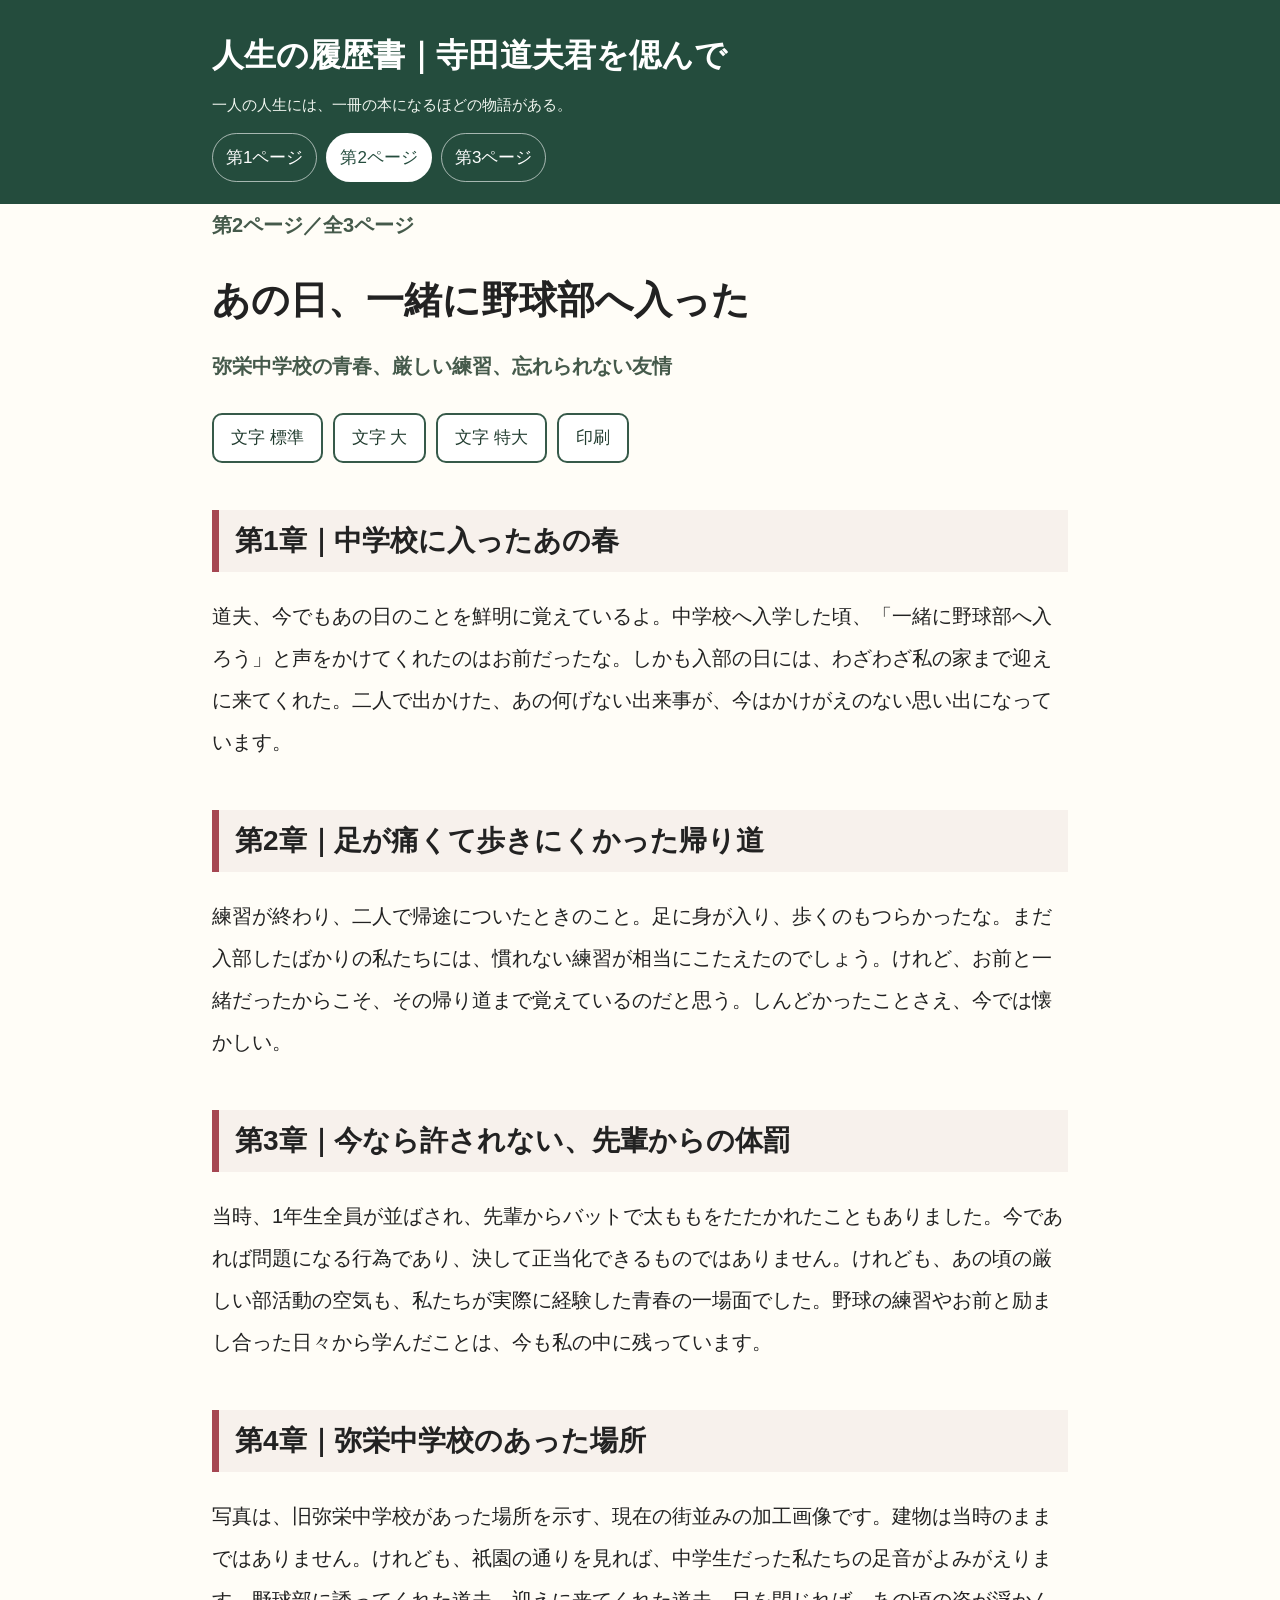
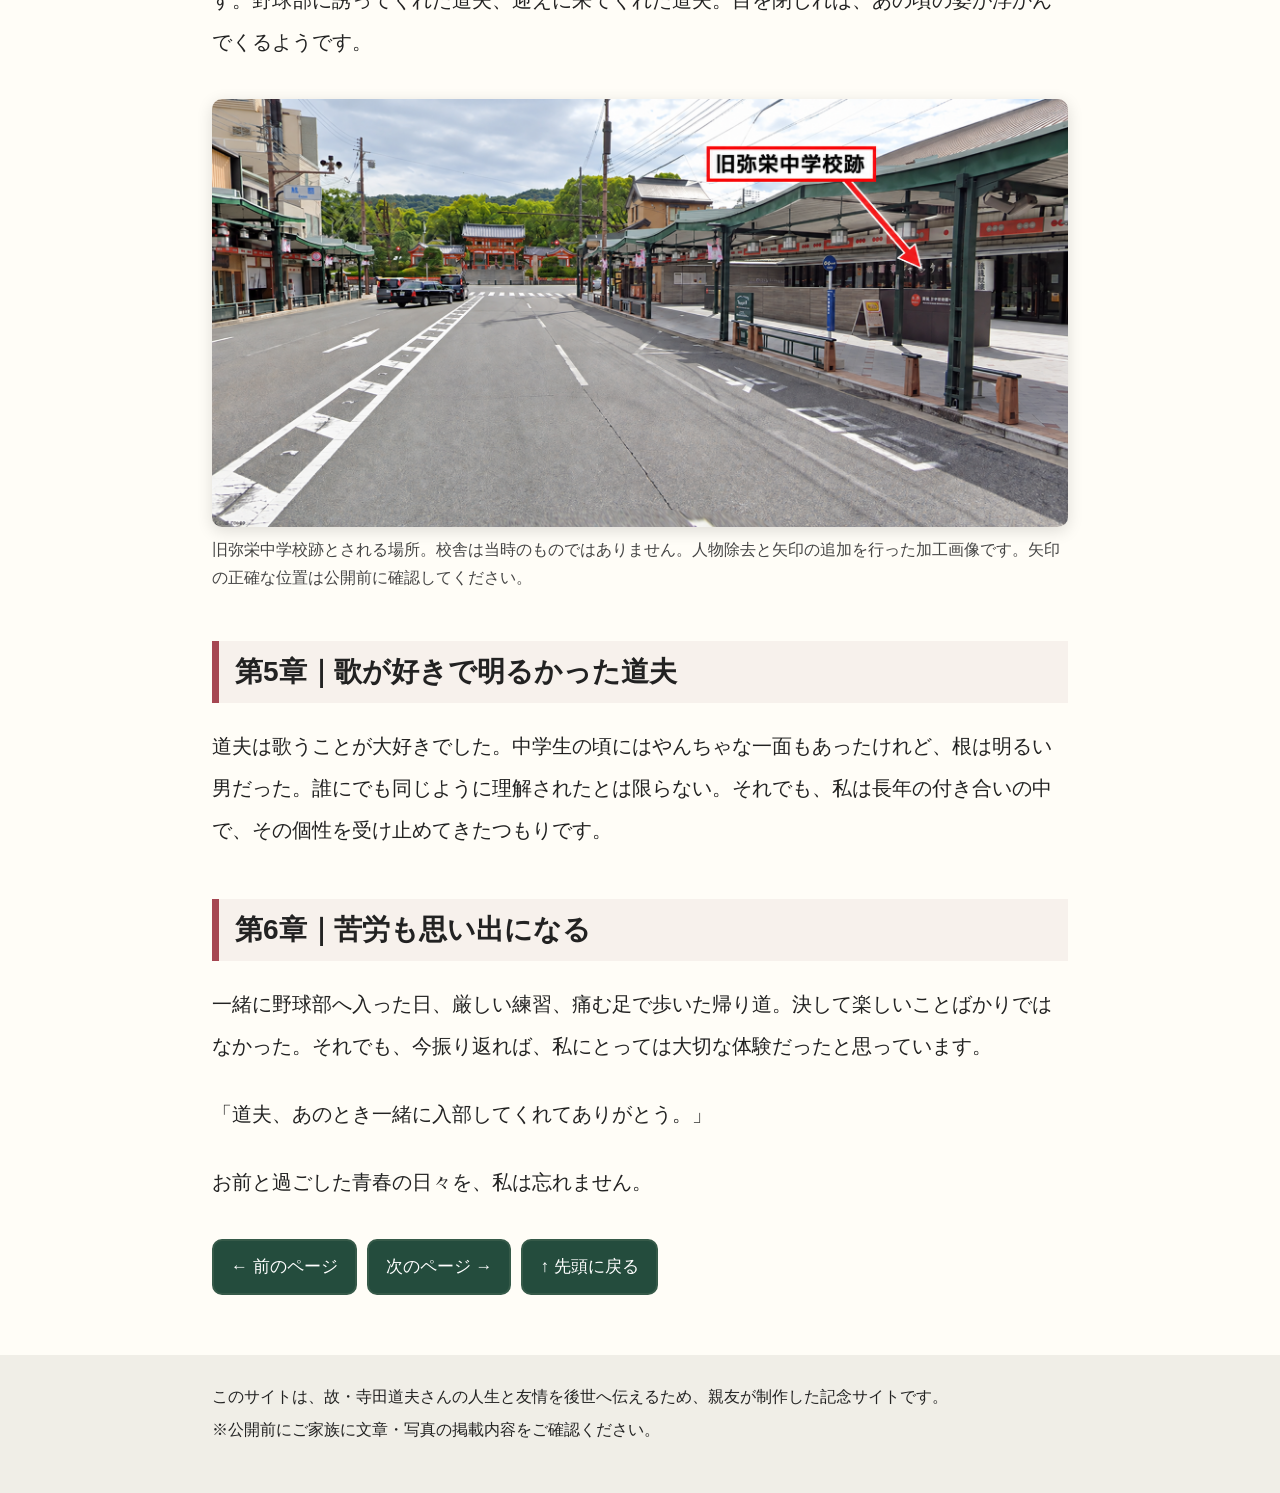
==== memories.html @ 9e339e1a "Publish supplied Terada Michio memorial website" ====
<!doctype html><html lang="ja"><head><meta charset="utf-8"><meta name="viewport" content="width=device-width,initial-scale=1"><meta name="robots" content="noindex,nofollow"><title>あの日、一緒に野球部へ入った｜人生の履歴書・寺田道夫君</title><meta name="description" content="弥栄中学校の青春、厳しい練習、忘れられない友情。小学校5年生からの親友が記す人生の履歴書。"><link rel="stylesheet" href="css/style.css"></head><body><header class="sitehead"><div class="wrap"><a class="brand" href="index.html">人生の履歴書｜寺田道夫君を偲んで</a><p class="tag">一人の人生には、一冊の本になるほどの物語がある。</p><nav aria-label="ページ切り替え"><a href="index.html" >第1ページ</a><a href="memories.html" aria-current="page">第2ページ</a><a href="message.html" >第3ページ</a></nav></div></header><main class="wrap"><p class="intro">第2ページ／全3ページ</p><h1>あの日、一緒に野球部へ入った</h1><p class="intro">弥栄中学校の青春、厳しい練習、忘れられない友情</p><div class="controls" aria-label="表示操作"><button type="button" data-font="normal">文字 標準</button><button type="button" data-font="large">文字 大</button><button type="button" data-font="xlarge">文字 特大</button><button type="button" onclick="window.print()">印刷</button></div><section class="section"><h2>第1章｜中学校に入ったあの春</h2><p>道夫、今でもあの日のことを鮮明に覚えているよ。中学校へ入学した頃、「一緒に野球部へ入ろう」と声をかけてくれたのはお前だったな。しかも入部の日には、わざわざ私の家まで迎えに来てくれた。二人で出かけた、あの何げない出来事が、今はかけがえのない思い出になっています。</p></section><section class="section"><h2>第2章｜足が痛くて歩きにくかった帰り道</h2><p>練習が終わり、二人で帰途についたときのこと。足に身が入り、歩くのもつらかったな。まだ入部したばかりの私たちには、慣れない練習が相当にこたえたのでしょう。けれど、お前と一緒だったからこそ、その帰り道まで覚えているのだと思う。しんどかったことさえ、今では懐かしい。</p></section><section class="section"><h2>第3章｜今なら許されない、先輩からの体罰</h2><p>当時、1年生全員が並ばされ、先輩からバットで太ももをたたかれたこともありました。今であれば問題になる行為であり、決して正当化できるものではありません。けれども、あの頃の厳しい部活動の空気も、私たちが実際に経験した青春の一場面でした。野球の練習やお前と励まし合った日々から学んだことは、今も私の中に残っています。</p></section><section class="section"><h2>第4章｜弥栄中学校のあった場所</h2><p>写真は、旧弥栄中学校があった場所を示す、現在の街並みの加工画像です。建物は当時のままではありません。けれども、祇園の通りを見れば、中学生だった私たちの足音がよみがえります。野球部に誘ってくれた道夫、迎えに来てくれた道夫。目を閉じれば、あの頃の姿が浮かんでくるようです。</p></section><figure class="photo"><img data-zoom src="images/yasaka-jhs-site.png" alt="旧弥栄中学校跡とされる場所を赤い矢印で示した、祇園の街並みの加工画像"><figcaption>旧弥栄中学校跡とされる場所。校舎は当時のものではありません。人物除去と矢印の追加を行った加工画像です。矢印の正確な位置は公開前に確認してください。</figcaption></figure><section class="section"><h2>第5章｜歌が好きで明るかった道夫</h2><p>道夫は歌うことが大好きでした。中学生の頃にはやんちゃな一面もあったけれど、根は明るい男だった。誰にでも同じように理解されたとは限らない。それでも、私は長年の付き合いの中で、その個性を受け止めてきたつもりです。</p></section><section class="section"><h2>第6章｜苦労も思い出になる</h2><p>一緒に野球部へ入った日、厳しい練習、痛む足で歩いた帰り道。決して楽しいことばかりではなかった。それでも、今振り返れば、私にとっては大切な体験だったと思っています。</p><p>「道夫、あのとき一緒に入部してくれてありがとう。」</p><p>お前と過ごした青春の日々を、私は忘れません。</p></section><div class="pager"><a href="index.html">← 前のページ</a><a href="message.html">次のページ →</a><a href="#top" onclick="window.scrollTo({top:0,behavior:'smooth'});return false">↑ 先頭に戻る</a></div></main><footer class="foot"><div class="wrap">このサイトは、故・寺田道夫さんの人生と友情を後世へ伝えるため、親友が制作した記念サイトです。<p>※公開前にご家族に文章・写真の掲載内容をご確認ください。</p></div></footer><dialog id="image-dialog"><button type="button" data-close aria-label="画像を閉じる">閉じる ×</button><img alt="拡大画像"></dialog><script src="js/main.js" defer></script></body></html>
---- css/style.css ----
*{box-sizing:border-box}html{scroll-behavior:smooth}body{margin:0;background:#fffdf7;color:#222;font-family:"Yu Gothic","Hiragino Kaku Gothic ProN",Meiryo,sans-serif;font-size:20px;line-height:2.1}body.large{font-size:23px}body.xlarge{font-size:26px}a{color:#174e39}a:focus-visible,button:focus-visible{outline:4px solid #bb5a1a;outline-offset:4px}.wrap{max-width:900px;margin:0 auto;padding:0 22px}.sitehead{background:#244c3d;color:#fff;padding:22px 0}.brand{color:white;text-decoration:none;font-weight:800;font-size:clamp(23px,3vw,32px)}.tag{font-size:15px;margin:0;color:#f2f7f1}nav{display:flex;flex-wrap:wrap;gap:9px;margin-top:12px}nav a{color:#fff;border:1px solid #fff9;padding:6px 13px;border-radius:30px;text-decoration:none;font-size:17px}nav a[aria-current]{background:#fff;color:#244c3d}main{padding-top:30px}h1{font-size:clamp(30px,4.6vw,38px);line-height:1.5;margin:.4em 0}h2{font-size:28px;line-height:1.5;margin:1.7em 0 .8em;border-left:7px solid #a64752;background:#f7f1ec;padding:10px 16px}p{margin:0 0 1.3em;overflow-wrap:anywhere}.intro{color:#455a4b;font-weight:600}.photo{margin:25px auto 35px}figure img{display:block;width:100%;height:auto;border-radius:10px;box-shadow:0 4px 16px #0002;cursor:zoom-in}figcaption{font-size:16px;line-height:1.8;color:#444;margin-top:9px}.section{margin:36px 0}.quote{border-left:6px solid #a64752;background:#fff6eb;padding:18px 22px;font-weight:700}.controls,.pager{display:flex;gap:10px;flex-wrap:wrap;margin:25px 0}.controls button,.pager a{font:700 17px inherit;font-size:17px;color:#223d30;border:2px solid #365a49;background:#fff;border-radius:10px;padding:8px 17px;min-height:50px;cursor:pointer;text-decoration:none}.pager a{background:#244c3d;color:#fff}.foot{background:#f0eee7;padding:25px 0;font-size:16px;margin-top:60px}dialog{border:0;background:transparent;max-width:95vw;max-height:95vh;padding:0}dialog img{max-width:90vw;max-height:85vh;object-fit:contain}dialog button{display:block;margin-left:auto;padding:8px 15px;font-size:20px}dialog::backdrop{background:#000b}@media(max-width:640px){.wrap{padding:0 16px}nav a{font-size:15px}h2{font-size:26px}}@media print{body{color:#000;background:#fff;font-size:15pt}.controls,.pager,nav,dialog{display:none!important}.sitehead{background:#fff;color:#000}.brand{color:#000}.wrap{max-width:100%}section{break-inside:avoid}h2{background:#eee}}
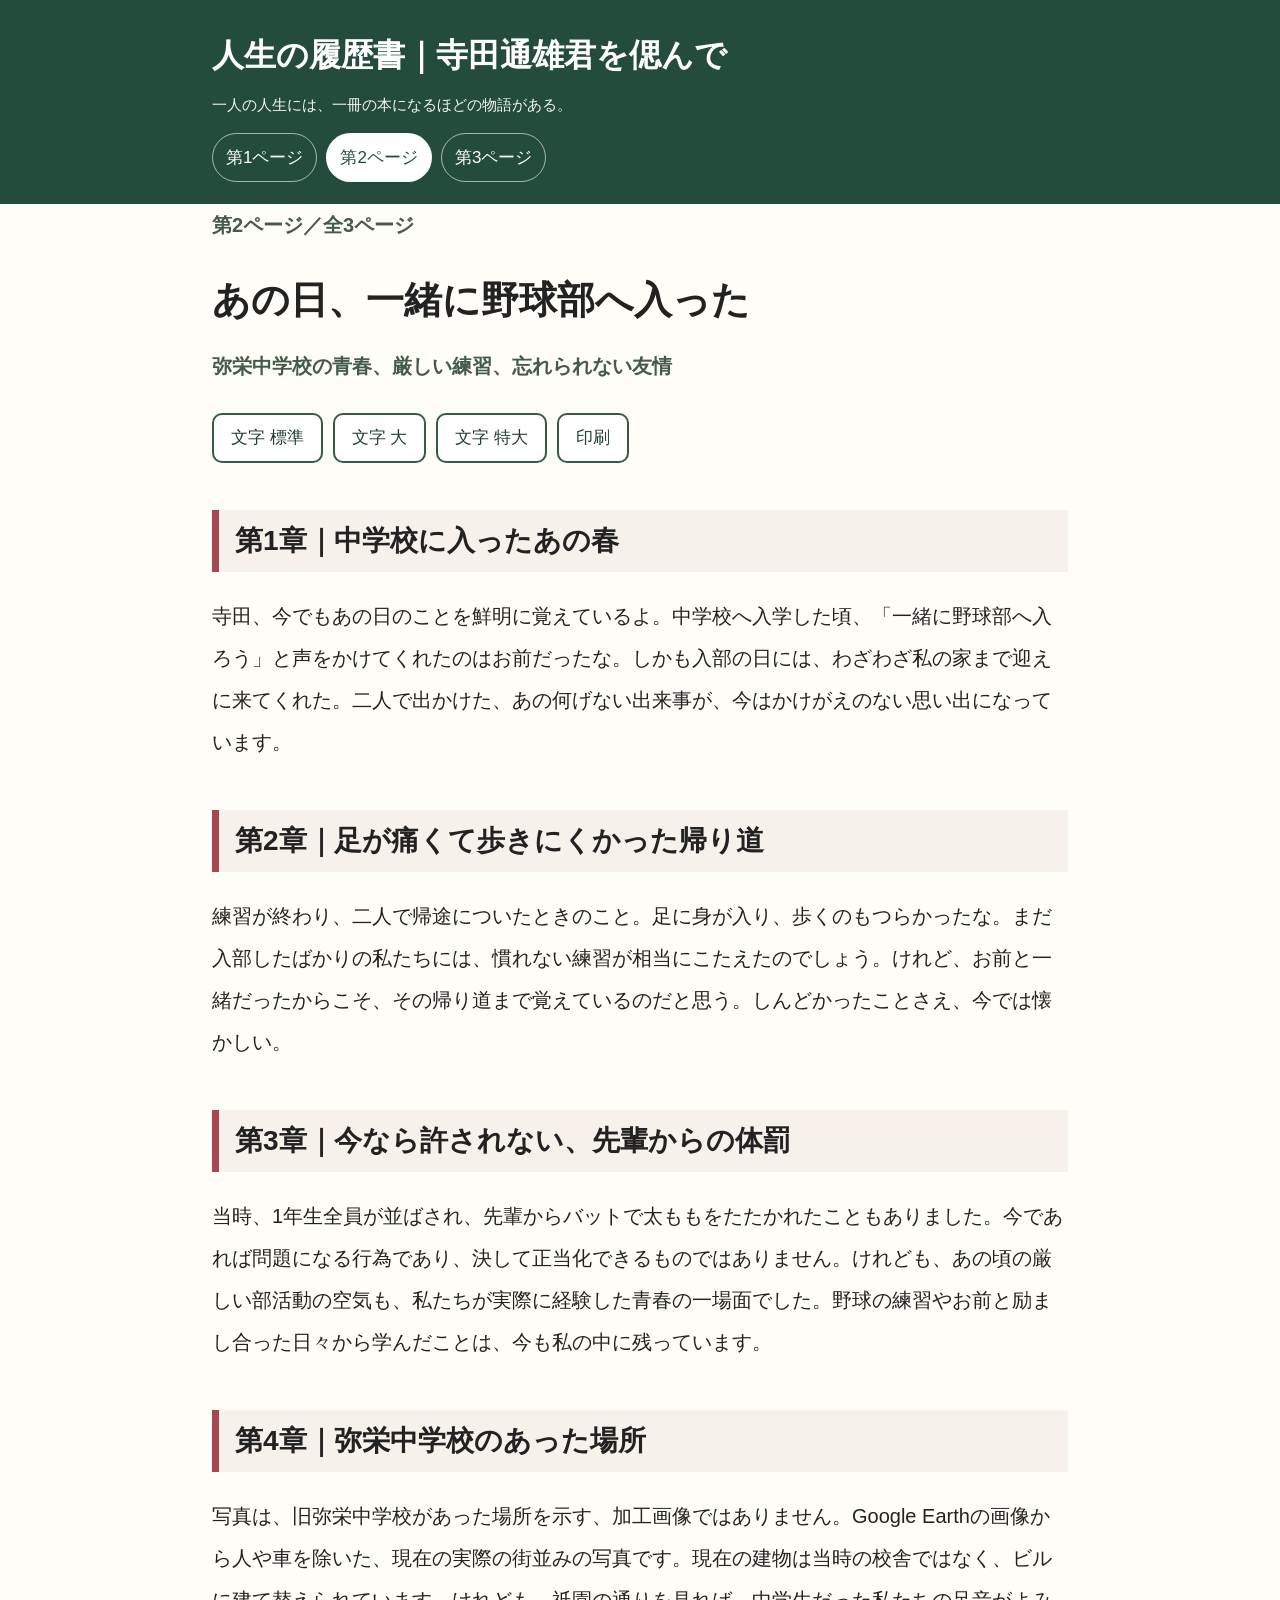
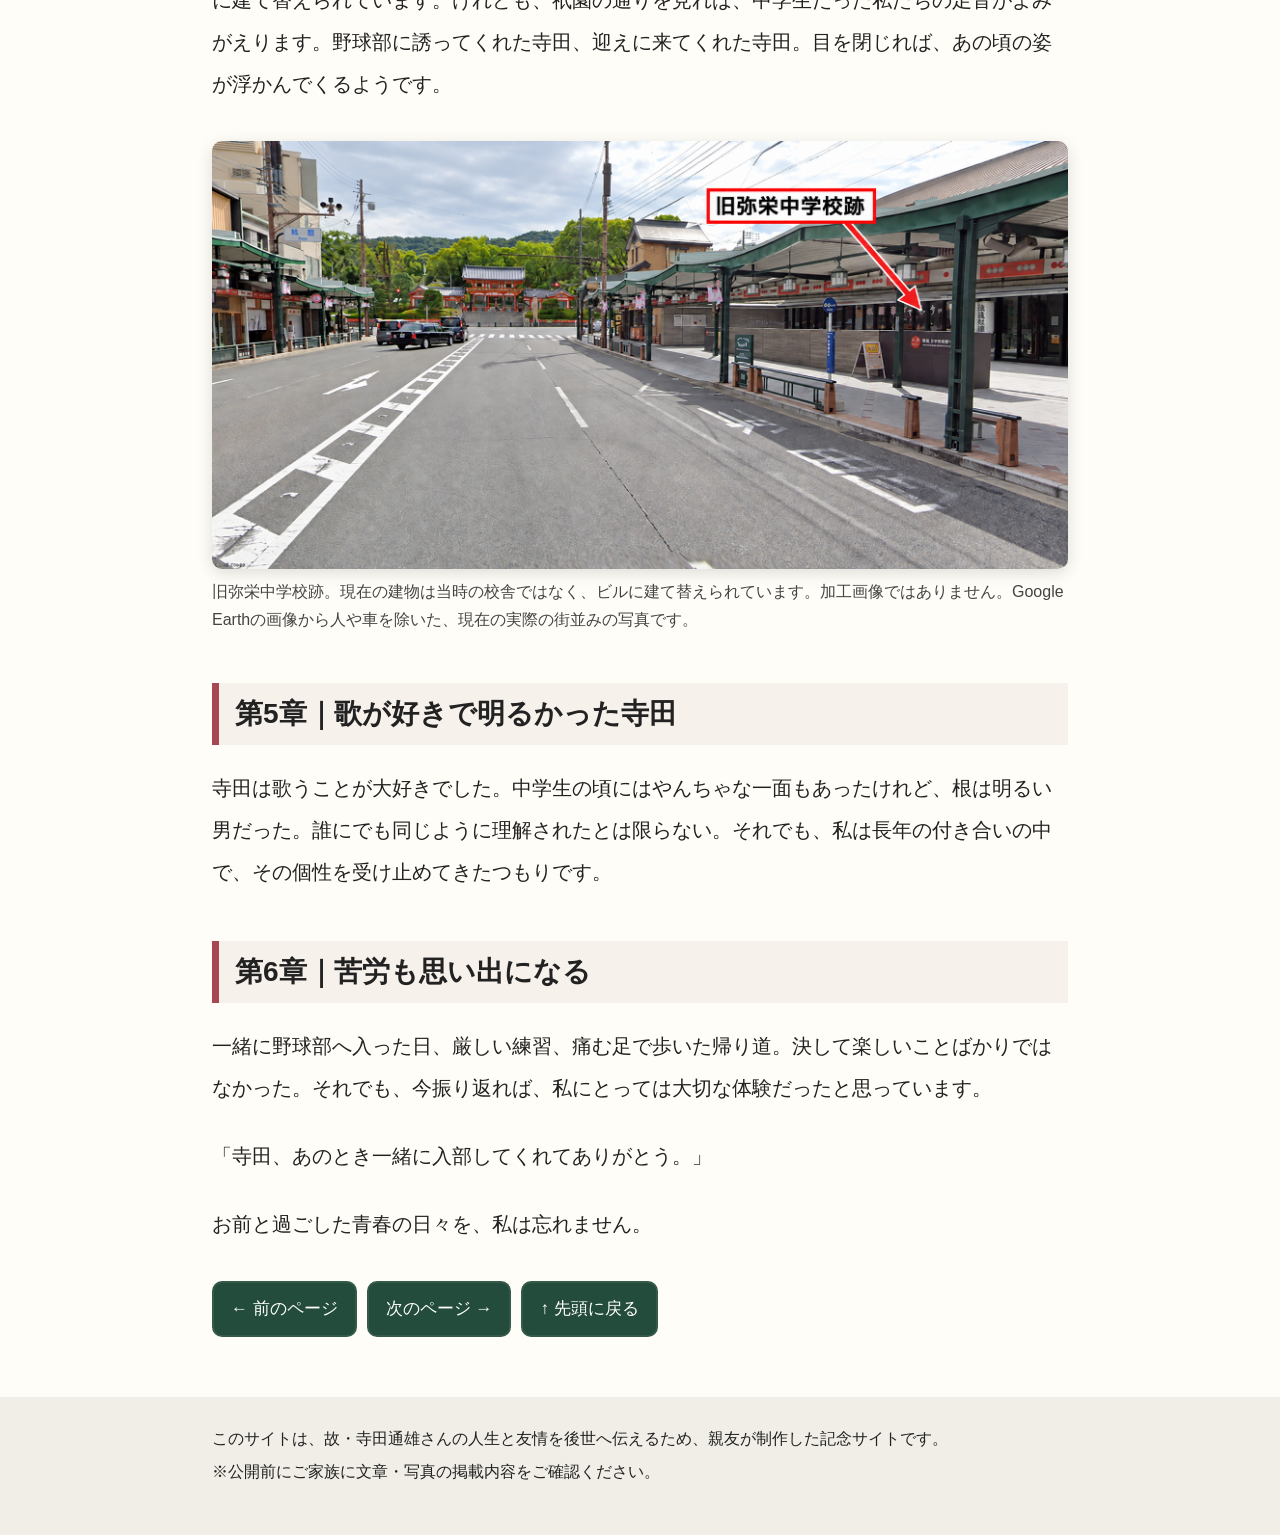
==== commit f7e8866c: "Correct Terada name, memorial years, and school image description" ====
--- a/memories.html
+++ b/memories.html
@@ -1 +1 @@
-<!doctype html><html lang="ja"><head><meta charset="utf-8"><meta name="viewport" content="width=device-width,initial-scale=1"><meta name="robots" content="noindex,nofollow"><title>あの日、一緒に野球部へ入った｜人生の履歴書・寺田道夫君</title><meta name="description" content="弥栄中学校の青春、厳しい練習、忘れられない友情。小学校5年生からの親友が記す人生の履歴書。"><link rel="stylesheet" href="css/style.css"></head><body><header class="sitehead"><div class="wrap"><a class="brand" href="index.html">人生の履歴書｜寺田道夫君を偲んで</a><p class="tag">一人の人生には、一冊の本になるほどの物語がある。</p><nav aria-label="ページ切り替え"><a href="index.html" >第1ページ</a><a href="memories.html" aria-current="page">第2ページ</a><a href="message.html" >第3ページ</a></nav></div></header><main class="wrap"><p class="intro">第2ページ／全3ページ</p><h1>あの日、一緒に野球部へ入った</h1><p class="intro">弥栄中学校の青春、厳しい練習、忘れられない友情</p><div class="controls" aria-label="表示操作"><button type="button" data-font="normal">文字 標準</button><button type="button" data-font="large">文字 大</button><button type="button" data-font="xlarge">文字 特大</button><button type="button" onclick="window.print()">印刷</button></div><section class="section"><h2>第1章｜中学校に入ったあの春</h2><p>道夫、今でもあの日のことを鮮明に覚えているよ。中学校へ入学した頃、「一緒に野球部へ入ろう」と声をかけてくれたのはお前だったな。しかも入部の日には、わざわざ私の家まで迎えに来てくれた。二人で出かけた、あの何げない出来事が、今はかけがえのない思い出になっています。</p></section><section class="section"><h2>第2章｜足が痛くて歩きにくかった帰り道</h2><p>練習が終わり、二人で帰途についたときのこと。足に身が入り、歩くのもつらかったな。まだ入部したばかりの私たちには、慣れない練習が相当にこたえたのでしょう。けれど、お前と一緒だったからこそ、その帰り道まで覚えているのだと思う。しんどかったことさえ、今では懐かしい。</p></section><section class="section"><h2>第3章｜今なら許されない、先輩からの体罰</h2><p>当時、1年生全員が並ばされ、先輩からバットで太ももをたたかれたこともありました。今であれば問題になる行為であり、決して正当化できるものではありません。けれども、あの頃の厳しい部活動の空気も、私たちが実際に経験した青春の一場面でした。野球の練習やお前と励まし合った日々から学んだことは、今も私の中に残っています。</p></section><section class="section"><h2>第4章｜弥栄中学校のあった場所</h2><p>写真は、旧弥栄中学校があった場所を示す、現在の街並みの加工画像です。建物は当時のままではありません。けれども、祇園の通りを見れば、中学生だった私たちの足音がよみがえります。野球部に誘ってくれた道夫、迎えに来てくれた道夫。目を閉じれば、あの頃の姿が浮かんでくるようです。</p></section><figure class="photo"><img data-zoom src="images/yasaka-jhs-site.png" alt="旧弥栄中学校跡とされる場所を赤い矢印で示した、祇園の街並みの加工画像"><figcaption>旧弥栄中学校跡とされる場所。校舎は当時のものではありません。人物除去と矢印の追加を行った加工画像です。矢印の正確な位置は公開前に確認してください。</figcaption></figure><section class="section"><h2>第5章｜歌が好きで明るかった道夫</h2><p>道夫は歌うことが大好きでした。中学生の頃にはやんちゃな一面もあったけれど、根は明るい男だった。誰にでも同じように理解されたとは限らない。それでも、私は長年の付き合いの中で、その個性を受け止めてきたつもりです。</p></section><section class="section"><h2>第6章｜苦労も思い出になる</h2><p>一緒に野球部へ入った日、厳しい練習、痛む足で歩いた帰り道。決して楽しいことばかりではなかった。それでも、今振り返れば、私にとっては大切な体験だったと思っています。</p><p>「道夫、あのとき一緒に入部してくれてありがとう。」</p><p>お前と過ごした青春の日々を、私は忘れません。</p></section><div class="pager"><a href="index.html">← 前のページ</a><a href="message.html">次のページ →</a><a href="#top" onclick="window.scrollTo({top:0,behavior:'smooth'});return false">↑ 先頭に戻る</a></div></main><footer class="foot"><div class="wrap">このサイトは、故・寺田道夫さんの人生と友情を後世へ伝えるため、親友が制作した記念サイトです。<p>※公開前にご家族に文章・写真の掲載内容をご確認ください。</p></div></footer><dialog id="image-dialog"><button type="button" data-close aria-label="画像を閉じる">閉じる ×</button><img alt="拡大画像"></dialog><script src="js/main.js" defer></script></body></html>+<!doctype html><html lang="ja"><head><meta charset="utf-8"><meta name="viewport" content="width=device-width,initial-scale=1"><meta name="robots" content="noindex,nofollow"><title>あの日、一緒に野球部へ入った｜人生の履歴書・寺田通雄君</title><meta name="description" content="弥栄中学校の青春、厳しい練習、忘れられない友情。小学校5年生からの親友が記す人生の履歴書。"><link rel="stylesheet" href="css/style.css"></head><body><header class="sitehead"><div class="wrap"><a class="brand" href="index.html">人生の履歴書｜寺田通雄君を偲んで</a><p class="tag">一人の人生には、一冊の本になるほどの物語がある。</p><nav aria-label="ページ切り替え"><a href="index.html" >第1ページ</a><a href="memories.html" aria-current="page">第2ページ</a><a href="message.html" >第3ページ</a></nav></div></header><main class="wrap"><p class="intro">第2ページ／全3ページ</p><h1>あの日、一緒に野球部へ入った</h1><p class="intro">弥栄中学校の青春、厳しい練習、忘れられない友情</p><div class="controls" aria-label="表示操作"><button type="button" data-font="normal">文字 標準</button><button type="button" data-font="large">文字 大</button><button type="button" data-font="xlarge">文字 特大</button><button type="button" onclick="window.print()">印刷</button></div><section class="section"><h2>第1章｜中学校に入ったあの春</h2><p>寺田、今でもあの日のことを鮮明に覚えているよ。中学校へ入学した頃、「一緒に野球部へ入ろう」と声をかけてくれたのはお前だったな。しかも入部の日には、わざわざ私の家まで迎えに来てくれた。二人で出かけた、あの何げない出来事が、今はかけがえのない思い出になっています。</p></section><section class="section"><h2>第2章｜足が痛くて歩きにくかった帰り道</h2><p>練習が終わり、二人で帰途についたときのこと。足に身が入り、歩くのもつらかったな。まだ入部したばかりの私たちには、慣れない練習が相当にこたえたのでしょう。けれど、お前と一緒だったからこそ、その帰り道まで覚えているのだと思う。しんどかったことさえ、今では懐かしい。</p></section><section class="section"><h2>第3章｜今なら許されない、先輩からの体罰</h2><p>当時、1年生全員が並ばされ、先輩からバットで太ももをたたかれたこともありました。今であれば問題になる行為であり、決して正当化できるものではありません。けれども、あの頃の厳しい部活動の空気も、私たちが実際に経験した青春の一場面でした。野球の練習やお前と励まし合った日々から学んだことは、今も私の中に残っています。</p></section><section class="section"><h2>第4章｜弥栄中学校のあった場所</h2><p>写真は、旧弥栄中学校があった場所を示す、加工画像ではありません。Google Earthの画像から人や車を除いた、現在の実際の街並みの写真です。現在の建物は当時の校舎ではなく、ビルに建て替えられています。けれども、祇園の通りを見れば、中学生だった私たちの足音がよみがえります。野球部に誘ってくれた寺田、迎えに来てくれた寺田。目を閉じれば、あの頃の姿が浮かんでくるようです。</p></section><figure class="photo"><img data-zoom src="images/yasaka-jhs-site.png" alt="Google Earthの画像から人や車を除き、旧弥栄中学校跡を赤い矢印で示した現在の街並みの写真"><figcaption>旧弥栄中学校跡。現在の建物は当時の校舎ではなく、ビルに建て替えられています。加工画像ではありません。Google Earthの画像から人や車を除いた、現在の実際の街並みの写真です。</figcaption></figure><section class="section"><h2>第5章｜歌が好きで明るかった寺田</h2><p>寺田は歌うことが大好きでした。中学生の頃にはやんちゃな一面もあったけれど、根は明るい男だった。誰にでも同じように理解されたとは限らない。それでも、私は長年の付き合いの中で、その個性を受け止めてきたつもりです。</p></section><section class="section"><h2>第6章｜苦労も思い出になる</h2><p>一緒に野球部へ入った日、厳しい練習、痛む足で歩いた帰り道。決して楽しいことばかりではなかった。それでも、今振り返れば、私にとっては大切な体験だったと思っています。</p><p>「寺田、あのとき一緒に入部してくれてありがとう。」</p><p>お前と過ごした青春の日々を、私は忘れません。</p></section><div class="pager"><a href="index.html">← 前のページ</a><a href="message.html">次のページ →</a><a href="#top" onclick="window.scrollTo({top:0,behavior:'smooth'});return false">↑ 先頭に戻る</a></div></main><footer class="foot"><div class="wrap">このサイトは、故・寺田通雄さんの人生と友情を後世へ伝えるため、親友が制作した記念サイトです。<p>※公開前にご家族に文章・写真の掲載内容をご確認ください。</p></div></footer><dialog id="image-dialog"><button type="button" data-close aria-label="画像を閉じる">閉じる ×</button><img alt="拡大画像"></dialog><script src="js/main.js" defer></script></body></html>
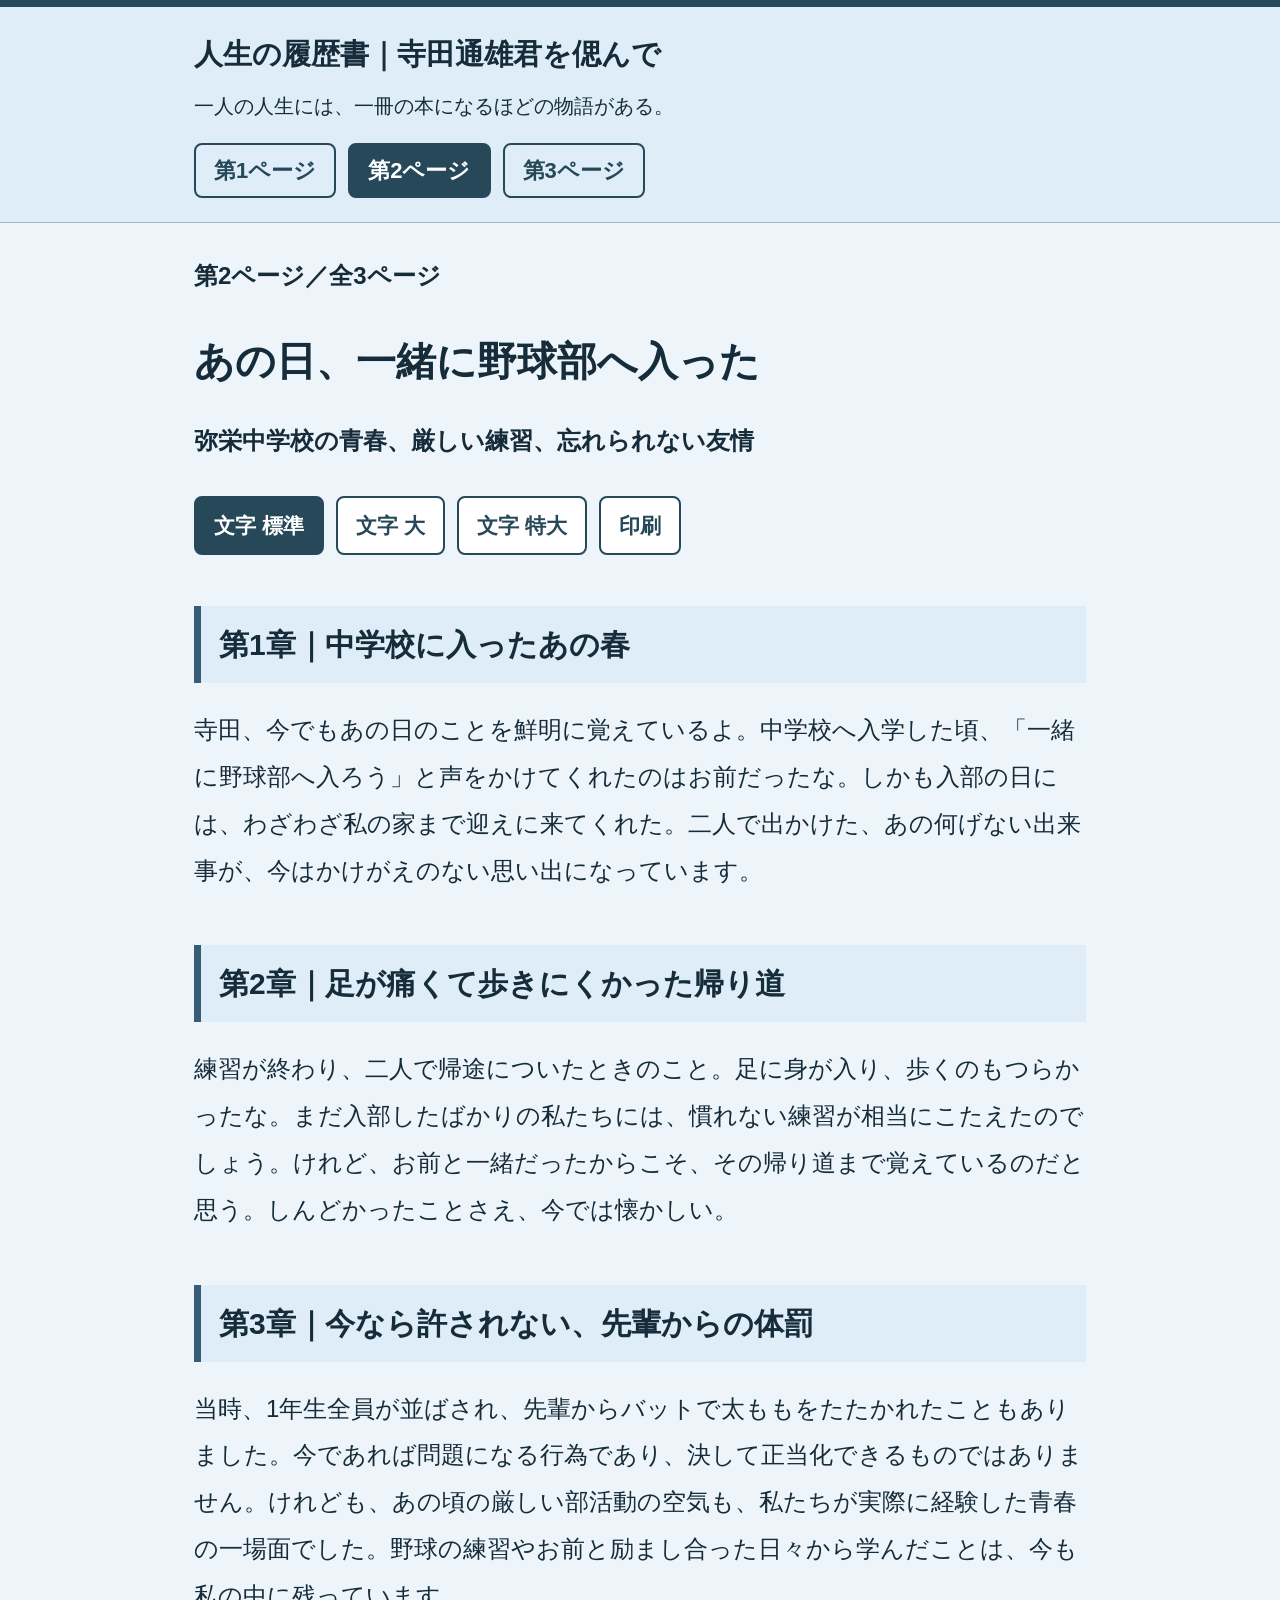
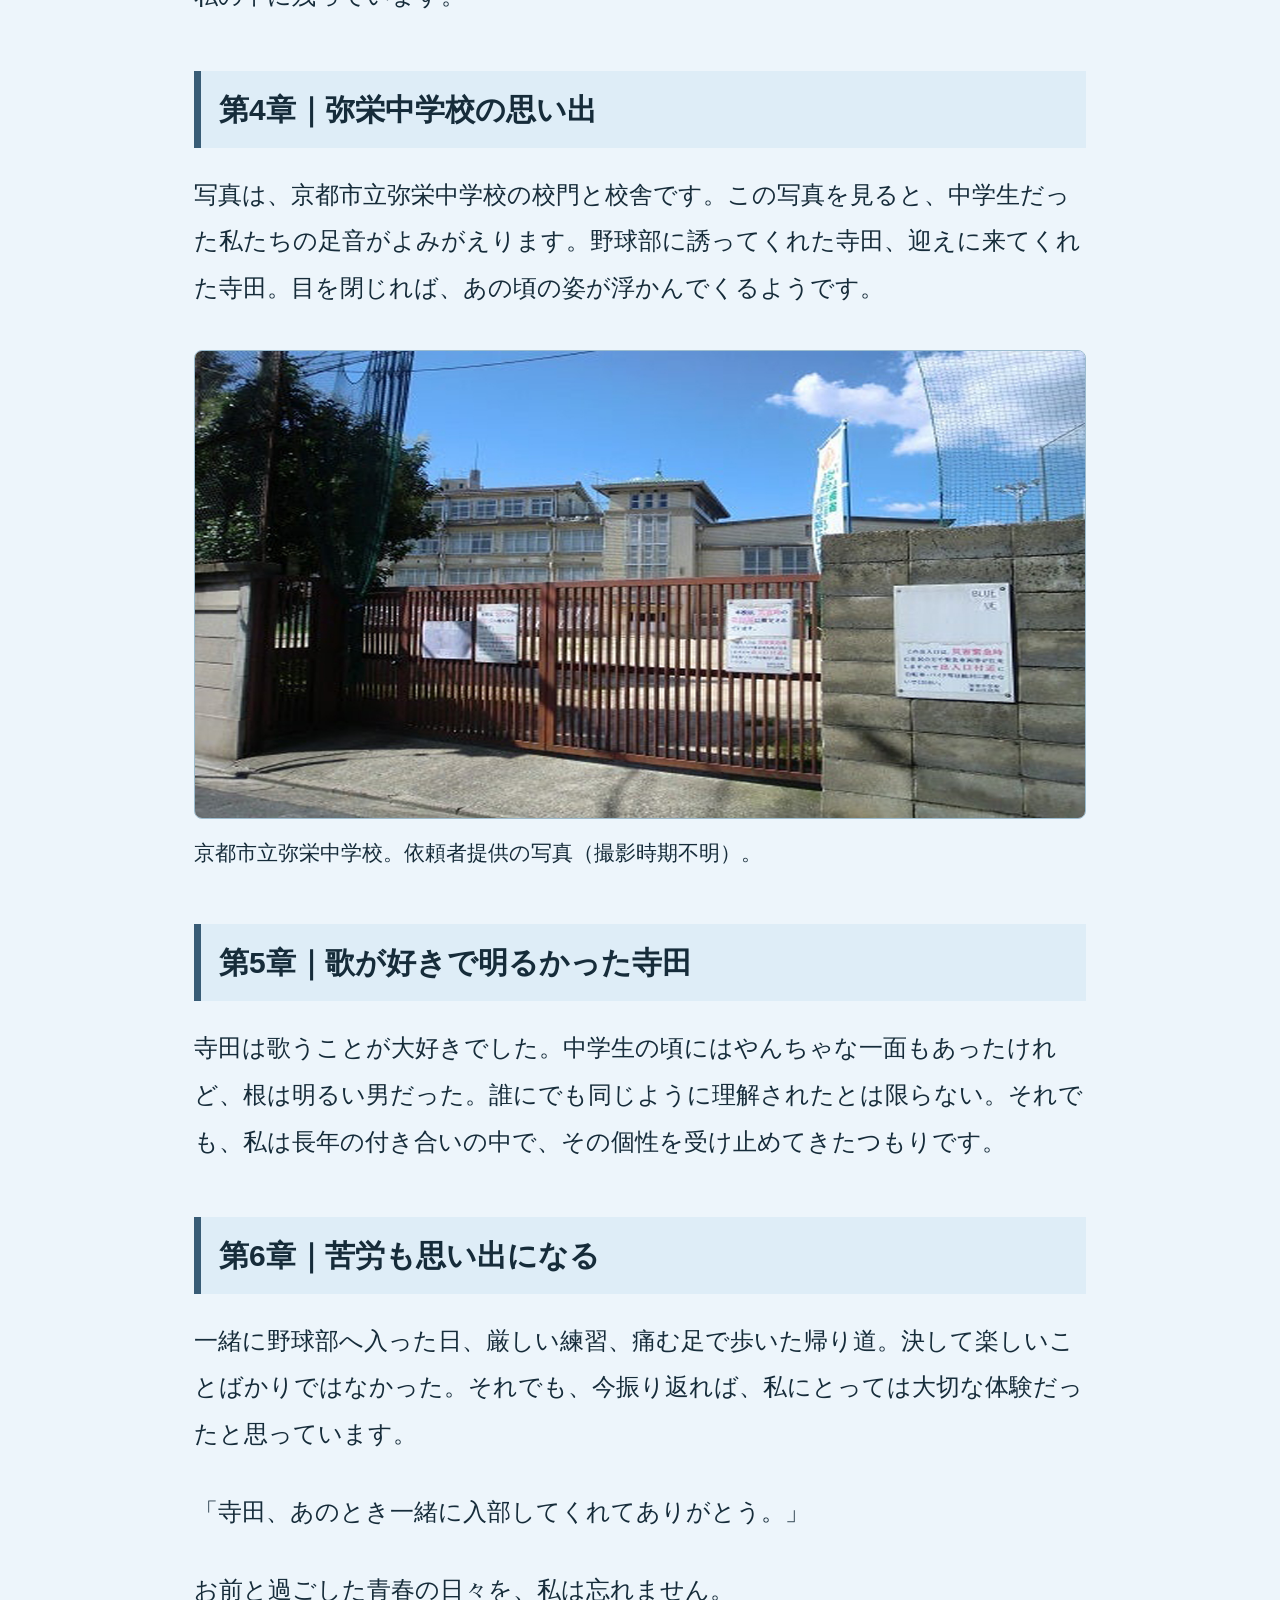
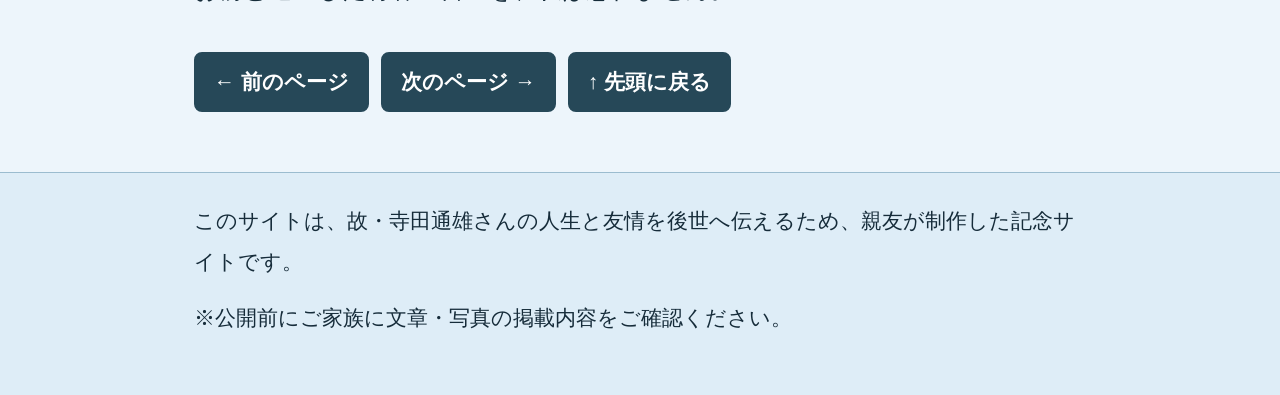
==== commit 306ac018: "Improve senior readability, apply blue palette and replace school photo" ====
--- a/memories.html
+++ b/memories.html
@@ -1 +1 @@
-<!doctype html><html lang="ja"><head><meta charset="utf-8"><meta name="viewport" content="width=device-width,initial-scale=1"><meta name="robots" content="noindex,nofollow"><title>あの日、一緒に野球部へ入った｜人生の履歴書・寺田通雄君</title><meta name="description" content="弥栄中学校の青春、厳しい練習、忘れられない友情。小学校5年生からの親友が記す人生の履歴書。"><link rel="stylesheet" href="css/style.css"></head><body><header class="sitehead"><div class="wrap"><a class="brand" href="index.html">人生の履歴書｜寺田通雄君を偲んで</a><p class="tag">一人の人生には、一冊の本になるほどの物語がある。</p><nav aria-label="ページ切り替え"><a href="index.html" >第1ページ</a><a href="memories.html" aria-current="page">第2ページ</a><a href="message.html" >第3ページ</a></nav></div></header><main class="wrap"><p class="intro">第2ページ／全3ページ</p><h1>あの日、一緒に野球部へ入った</h1><p class="intro">弥栄中学校の青春、厳しい練習、忘れられない友情</p><div class="controls" aria-label="表示操作"><button type="button" data-font="normal">文字 標準</button><button type="button" data-font="large">文字 大</button><button type="button" data-font="xlarge">文字 特大</button><button type="button" onclick="window.print()">印刷</button></div><section class="section"><h2>第1章｜中学校に入ったあの春</h2><p>寺田、今でもあの日のことを鮮明に覚えているよ。中学校へ入学した頃、「一緒に野球部へ入ろう」と声をかけてくれたのはお前だったな。しかも入部の日には、わざわざ私の家まで迎えに来てくれた。二人で出かけた、あの何げない出来事が、今はかけがえのない思い出になっています。</p></section><section class="section"><h2>第2章｜足が痛くて歩きにくかった帰り道</h2><p>練習が終わり、二人で帰途についたときのこと。足に身が入り、歩くのもつらかったな。まだ入部したばかりの私たちには、慣れない練習が相当にこたえたのでしょう。けれど、お前と一緒だったからこそ、その帰り道まで覚えているのだと思う。しんどかったことさえ、今では懐かしい。</p></section><section class="section"><h2>第3章｜今なら許されない、先輩からの体罰</h2><p>当時、1年生全員が並ばされ、先輩からバットで太ももをたたかれたこともありました。今であれば問題になる行為であり、決して正当化できるものではありません。けれども、あの頃の厳しい部活動の空気も、私たちが実際に経験した青春の一場面でした。野球の練習やお前と励まし合った日々から学んだことは、今も私の中に残っています。</p></section><section class="section"><h2>第4章｜弥栄中学校のあった場所</h2><p>写真は、旧弥栄中学校があった場所を示す、加工画像ではありません。Google Earthの画像から人や車を除いた、現在の実際の街並みの写真です。現在の建物は当時の校舎ではなく、ビルに建て替えられています。けれども、祇園の通りを見れば、中学生だった私たちの足音がよみがえります。野球部に誘ってくれた寺田、迎えに来てくれた寺田。目を閉じれば、あの頃の姿が浮かんでくるようです。</p></section><figure class="photo"><img data-zoom src="images/yasaka-jhs-site.png" alt="Google Earthの画像から人や車を除き、旧弥栄中学校跡を赤い矢印で示した現在の街並みの写真"><figcaption>旧弥栄中学校跡。現在の建物は当時の校舎ではなく、ビルに建て替えられています。加工画像ではありません。Google Earthの画像から人や車を除いた、現在の実際の街並みの写真です。</figcaption></figure><section class="section"><h2>第5章｜歌が好きで明るかった寺田</h2><p>寺田は歌うことが大好きでした。中学生の頃にはやんちゃな一面もあったけれど、根は明るい男だった。誰にでも同じように理解されたとは限らない。それでも、私は長年の付き合いの中で、その個性を受け止めてきたつもりです。</p></section><section class="section"><h2>第6章｜苦労も思い出になる</h2><p>一緒に野球部へ入った日、厳しい練習、痛む足で歩いた帰り道。決して楽しいことばかりではなかった。それでも、今振り返れば、私にとっては大切な体験だったと思っています。</p><p>「寺田、あのとき一緒に入部してくれてありがとう。」</p><p>お前と過ごした青春の日々を、私は忘れません。</p></section><div class="pager"><a href="index.html">← 前のページ</a><a href="message.html">次のページ →</a><a href="#top" onclick="window.scrollTo({top:0,behavior:'smooth'});return false">↑ 先頭に戻る</a></div></main><footer class="foot"><div class="wrap">このサイトは、故・寺田通雄さんの人生と友情を後世へ伝えるため、親友が制作した記念サイトです。<p>※公開前にご家族に文章・写真の掲載内容をご確認ください。</p></div></footer><dialog id="image-dialog"><button type="button" data-close aria-label="画像を閉じる">閉じる ×</button><img alt="拡大画像"></dialog><script src="js/main.js" defer></script></body></html>+<!doctype html><html lang="ja"><head><meta charset="utf-8"><meta name="viewport" content="width=device-width,initial-scale=1"><meta name="robots" content="noindex,nofollow"><title>あの日、一緒に野球部へ入った｜人生の履歴書・寺田通雄君</title><meta name="description" content="弥栄中学校の青春、厳しい練習、忘れられない友情。小学校5年生からの親友が記す人生の履歴書。"><link rel="stylesheet" href="css/style.css"><link rel="stylesheet" href="css/senior-blue.css?v=20261028"></head><body><header class="sitehead"><div class="wrap"><a class="brand" href="index.html">人生の履歴書｜寺田通雄君を偲んで</a><p class="tag">一人の人生には、一冊の本になるほどの物語がある。</p><nav aria-label="ページ切り替え"><a href="index.html" >第1ページ</a><a href="memories.html" aria-current="page">第2ページ</a><a href="message.html" >第3ページ</a></nav></div></header><main class="wrap"><p class="intro">第2ページ／全3ページ</p><h1>あの日、一緒に野球部へ入った</h1><p class="intro">弥栄中学校の青春、厳しい練習、忘れられない友情</p><div class="controls" role="group" aria-label="文字の大きさと印刷"><button type="button" data-font="normal">文字 標準</button><button type="button" data-font="large">文字 大</button><button type="button" data-font="xlarge">文字 特大</button><button type="button" onclick="window.print()">印刷</button><span class="sr-only" role="status" data-size-status></span></div><section class="section"><h2>第1章｜中学校に入ったあの春</h2><p>寺田、今でもあの日のことを鮮明に覚えているよ。中学校へ入学した頃、「一緒に野球部へ入ろう」と声をかけてくれたのはお前だったな。しかも入部の日には、わざわざ私の家まで迎えに来てくれた。二人で出かけた、あの何げない出来事が、今はかけがえのない思い出になっています。</p></section><section class="section"><h2>第2章｜足が痛くて歩きにくかった帰り道</h2><p>練習が終わり、二人で帰途についたときのこと。足に身が入り、歩くのもつらかったな。まだ入部したばかりの私たちには、慣れない練習が相当にこたえたのでしょう。けれど、お前と一緒だったからこそ、その帰り道まで覚えているのだと思う。しんどかったことさえ、今では懐かしい。</p></section><section class="section"><h2>第3章｜今なら許されない、先輩からの体罰</h2><p>当時、1年生全員が並ばされ、先輩からバットで太ももをたたかれたこともありました。今であれば問題になる行為であり、決して正当化できるものではありません。けれども、あの頃の厳しい部活動の空気も、私たちが実際に経験した青春の一場面でした。野球の練習やお前と励まし合った日々から学んだことは、今も私の中に残っています。</p></section><section class="section"><h2>第4章｜弥栄中学校の思い出</h2><p>写真は、京都市立弥栄中学校の校門と校舎です。この写真を見ると、中学生だった私たちの足音がよみがえります。野球部に誘ってくれた寺田、迎えに来てくれた寺田。目を閉じれば、あの頃の姿が浮かんでくるようです。</p></section><figure class="photo"><img data-zoom src="images/yasaka-jhs.jpg" width="1200" height="630" loading="lazy" alt="京都市立弥栄中学校の校門と校舎"><figcaption>京都市立弥栄中学校。依頼者提供の写真（撮影時期不明）。</figcaption></figure><section class="section"><h2>第5章｜歌が好きで明るかった寺田</h2><p>寺田は歌うことが大好きでした。中学生の頃にはやんちゃな一面もあったけれど、根は明るい男だった。誰にでも同じように理解されたとは限らない。それでも、私は長年の付き合いの中で、その個性を受け止めてきたつもりです。</p></section><section class="section"><h2>第6章｜苦労も思い出になる</h2><p>一緒に野球部へ入った日、厳しい練習、痛む足で歩いた帰り道。決して楽しいことばかりではなかった。それでも、今振り返れば、私にとっては大切な体験だったと思っています。</p><p>「寺田、あのとき一緒に入部してくれてありがとう。」</p><p>お前と過ごした青春の日々を、私は忘れません。</p></section><div class="pager"><a href="index.html">← 前のページ</a><a href="message.html">次のページ →</a><a href="#top" onclick="window.scrollTo({top:0,behavior:'smooth'});return false">↑ 先頭に戻る</a></div></main><footer class="foot"><div class="wrap">このサイトは、故・寺田通雄さんの人生と友情を後世へ伝えるため、親友が制作した記念サイトです。<p>※公開前にご家族に文章・写真の掲載内容をご確認ください。</p></div></footer><dialog id="image-dialog"><button type="button" data-close aria-label="画像を閉じる">閉じる ×</button><img alt="拡大画像"></dialog><script src="js/main.js?v=20261028-senior-blue" defer></script></body></html>
--- a/css/senior-blue.css
+++ b/css/senior-blue.css
@@ -0,0 +1,6 @@
+@charset "UTF-8";
+:root{color-scheme:light;--paper:#edf5fb;--ink:#162c3a;--blue:#264858;--panel:#deedf7;--line:#9bbccf;--accent:#385c76}
+html{scroll-padding-top:20px}body{background:var(--paper);color:var(--ink);font-family:"BIZ UDPGothic","Meiryo","Yu Gothic","Hiragino Kaku Gothic ProN",sans-serif;font-size:24px;font-weight:500;line-height:1.95}body.large{font-size:28px}body.xlarge{font-size:32px}a{color:#174b6c;text-underline-offset:.22em;text-decoration-thickness:2px}a:focus-visible,button:focus-visible{outline:4px solid #996017;outline-offset:5px}button,a{touch-action:manipulation}.wrap{max-width:940px;padding:0 24px}.sitehead{background:var(--panel);color:var(--ink);border-top:7px solid var(--blue);border-bottom:1px solid var(--line);padding:24px 0}.brand{color:var(--ink);font-weight:700;font-size:1.2em;line-height:1.65;display:block}.tag{font-size:20px;margin:8px 0 0;color:var(--ink);line-height:1.9}nav{gap:12px;margin-top:18px}nav a{color:var(--blue);border:2px solid var(--blue);padding:9px 18px;border-radius:8px;font-size:22px;font-weight:700;min-height:52px;line-height:1.5;display:flex;align-items:center}nav a[aria-current]{background:var(--blue);color:#fff}main.wrap{padding-top:30px}h1{font-size:1.65em;font-weight:700;line-height:1.6;margin:.5em 0 .6em;overflow-wrap:anywhere}h2{font-size:1.25em;font-weight:700;line-height:1.7;margin:1.7em 0 .8em;border-left:7px solid var(--accent);background:var(--panel);padding:13px 18px;overflow-wrap:anywhere}.intro{color:var(--ink);font-weight:700}.photo{margin:28px auto 36px}figure img{border-radius:8px;border:1px solid var(--line);box-shadow:none}figcaption{font-size:21px;font-weight:500;line-height:1.9;color:var(--ink);margin-top:14px}.section{margin:38px 0}.quote{border-left:6px solid var(--accent);background:var(--panel);padding:20px 24px;font-weight:700}.controls,.pager{gap:12px}.controls button,.pager a{font-family:inherit;font-size:21px;font-weight:700;line-height:1.7;color:var(--blue);border:2px solid var(--blue);background:#fff;border-radius:8px;padding:10px 18px;min-height:54px}.controls button[aria-pressed=true],.pager a{background:var(--blue);color:#fff}.controls button:hover,.pager a:hover{border-color:#102c3c;box-shadow:0 0 0 1px #102c3c}.foot{background:var(--panel);border-top:1px solid var(--line);padding:28px 0;font-size:21px;line-height:1.95}.foot p{margin-top:16px}dialog{border:1px solid var(--line);background:var(--paper);padding:16px}dialog img{display:block;max-width:100%;max-height:80vh;height:auto;margin:auto}dialog button{font-family:inherit;font-weight:700;margin:0 0 14px auto;padding:10px 20px;font-size:22px;min-height:52px;border:2px solid var(--blue);background:white;color:var(--ink);cursor:pointer}dialog::backdrop{background:#142d3ae0}.sr-only{position:absolute;width:1px;height:1px;padding:0;margin:-1px;overflow:hidden;clip:rect(0,0,0,0);white-space:nowrap;border:0}
+@media(max-width:640px){.wrap{padding:0 18px}.sitehead{padding:20px 0}.brand{font-size:1.05em}.tag{font-size:20px}nav{gap:10px}nav a{font-size:20px;padding:9px 13px}h1{font-size:1.4em}h2{font-size:1.16em;padding:12px 14px}.controls{gap:10px}.controls button,.pager a{font-size:20px;padding:9px 14px}figcaption,.foot{font-size:20px}dialog{padding:10px}}
+@media(prefers-reduced-motion:reduce){html{scroll-behavior:auto}}
+@media print{body,body.large,body.xlarge{color:#000;background:#fff;font-size:15pt;font-weight:400;line-height:1.8}.controls,.pager,nav,dialog{display:none!important}.sitehead{background:#fff;color:#000;border:0}.brand,.tag,.intro,.foot{color:#000}.wrap{max-width:100%}h2{background:#eee;color:#000}figcaption,.foot{font-size:12pt}.foot{background:white}.photo img{max-height:120mm;object-fit:contain}}
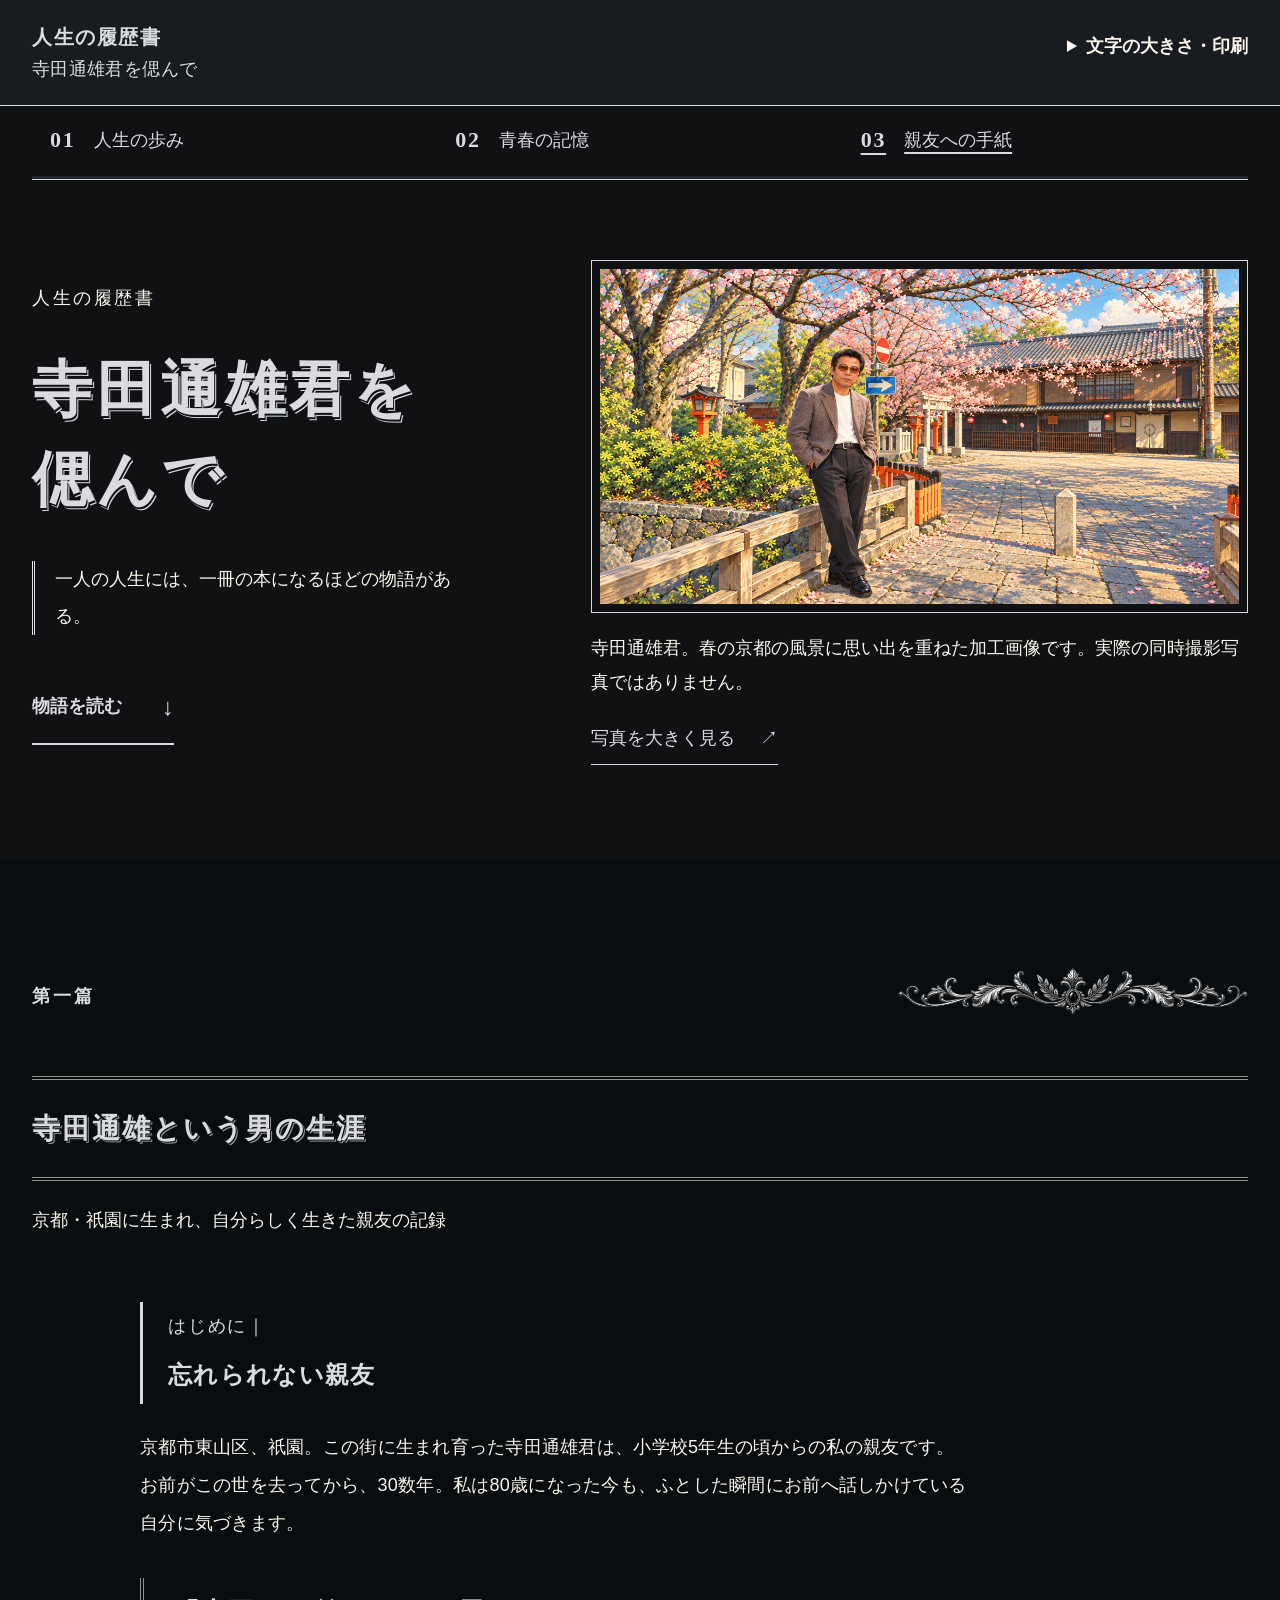
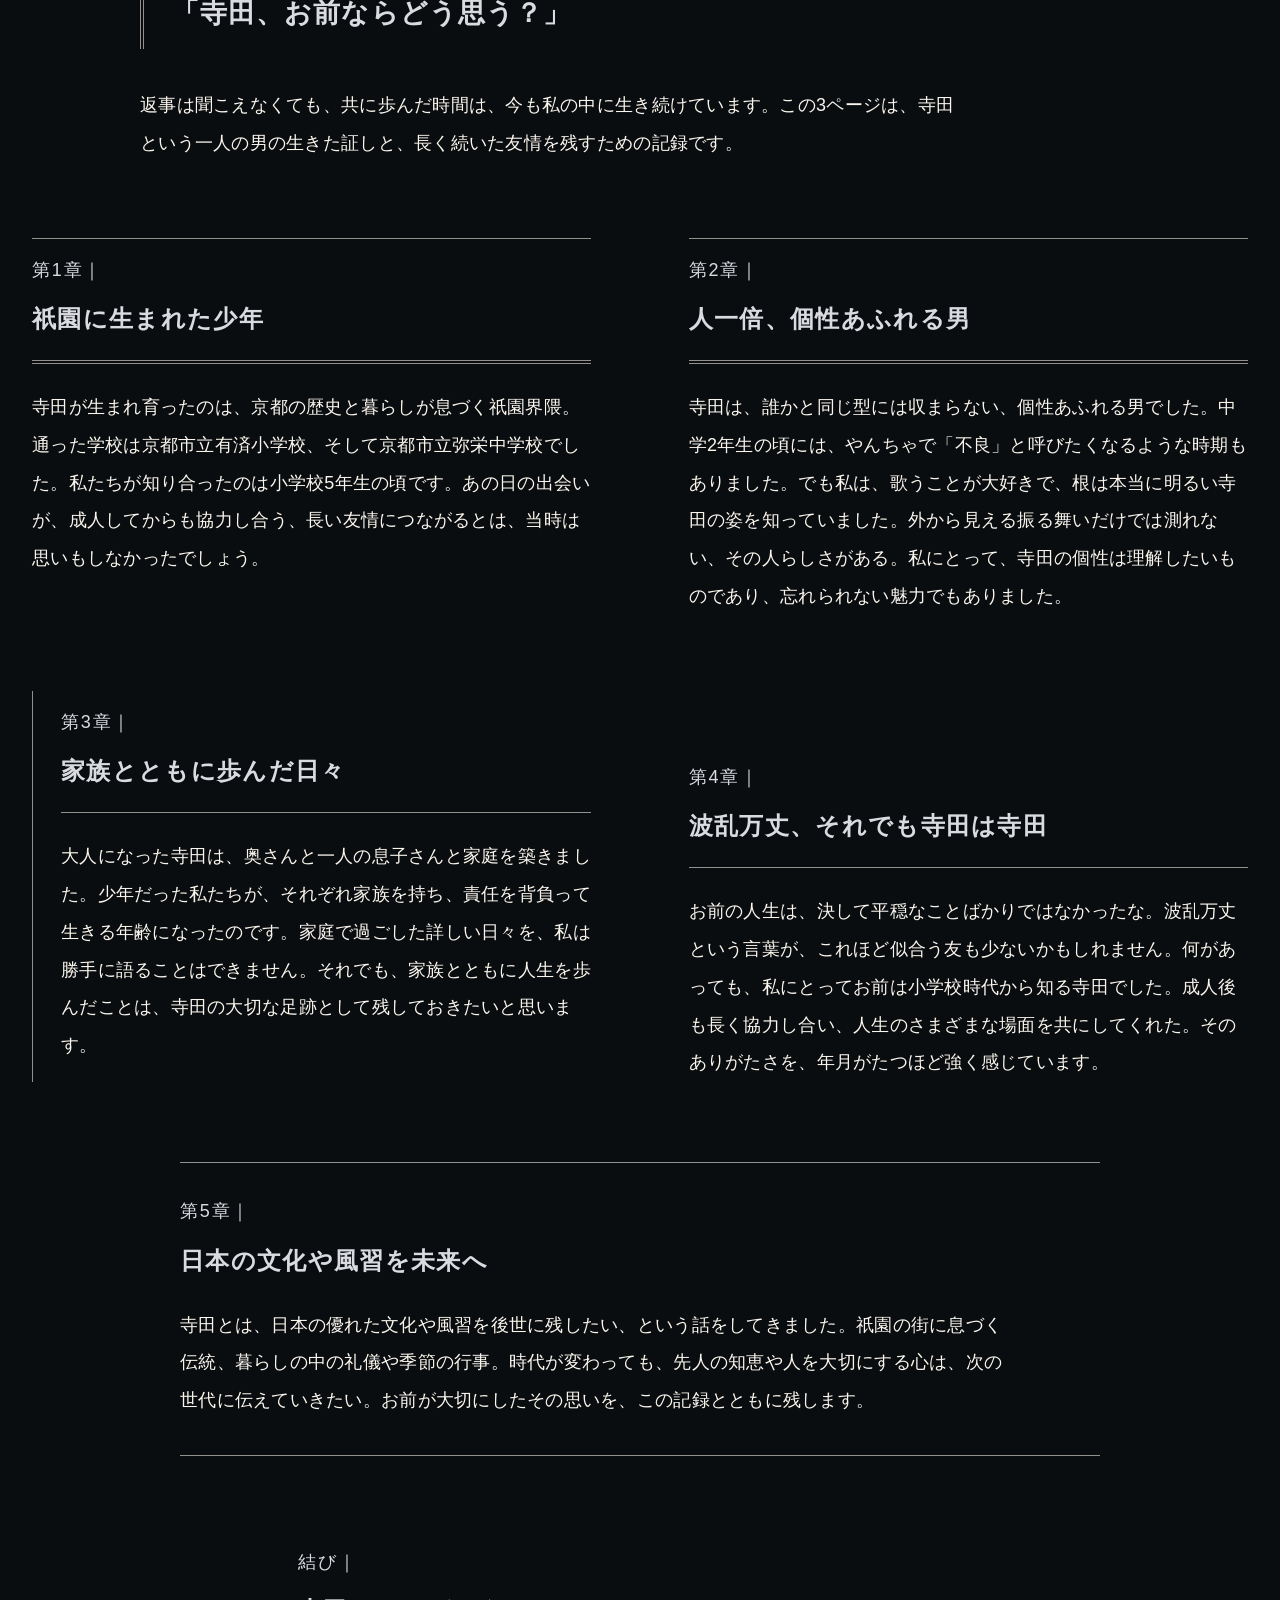
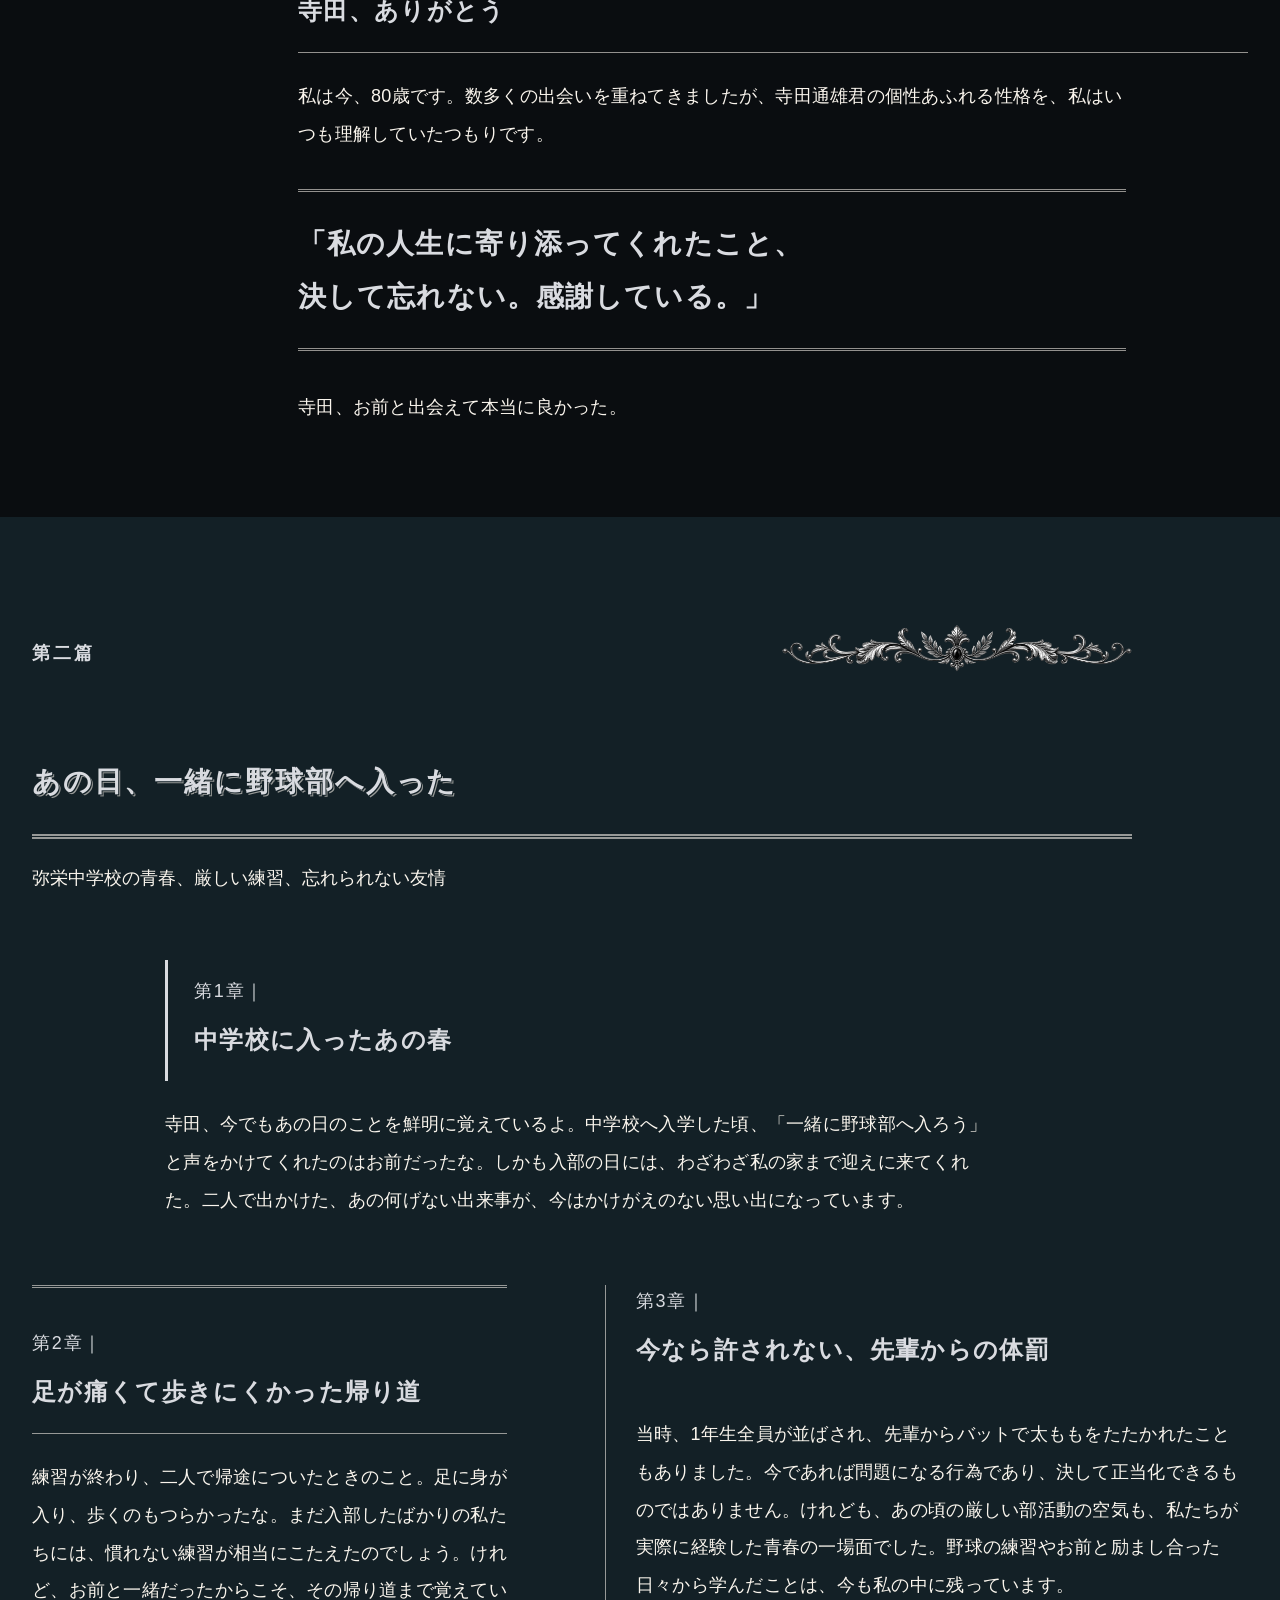
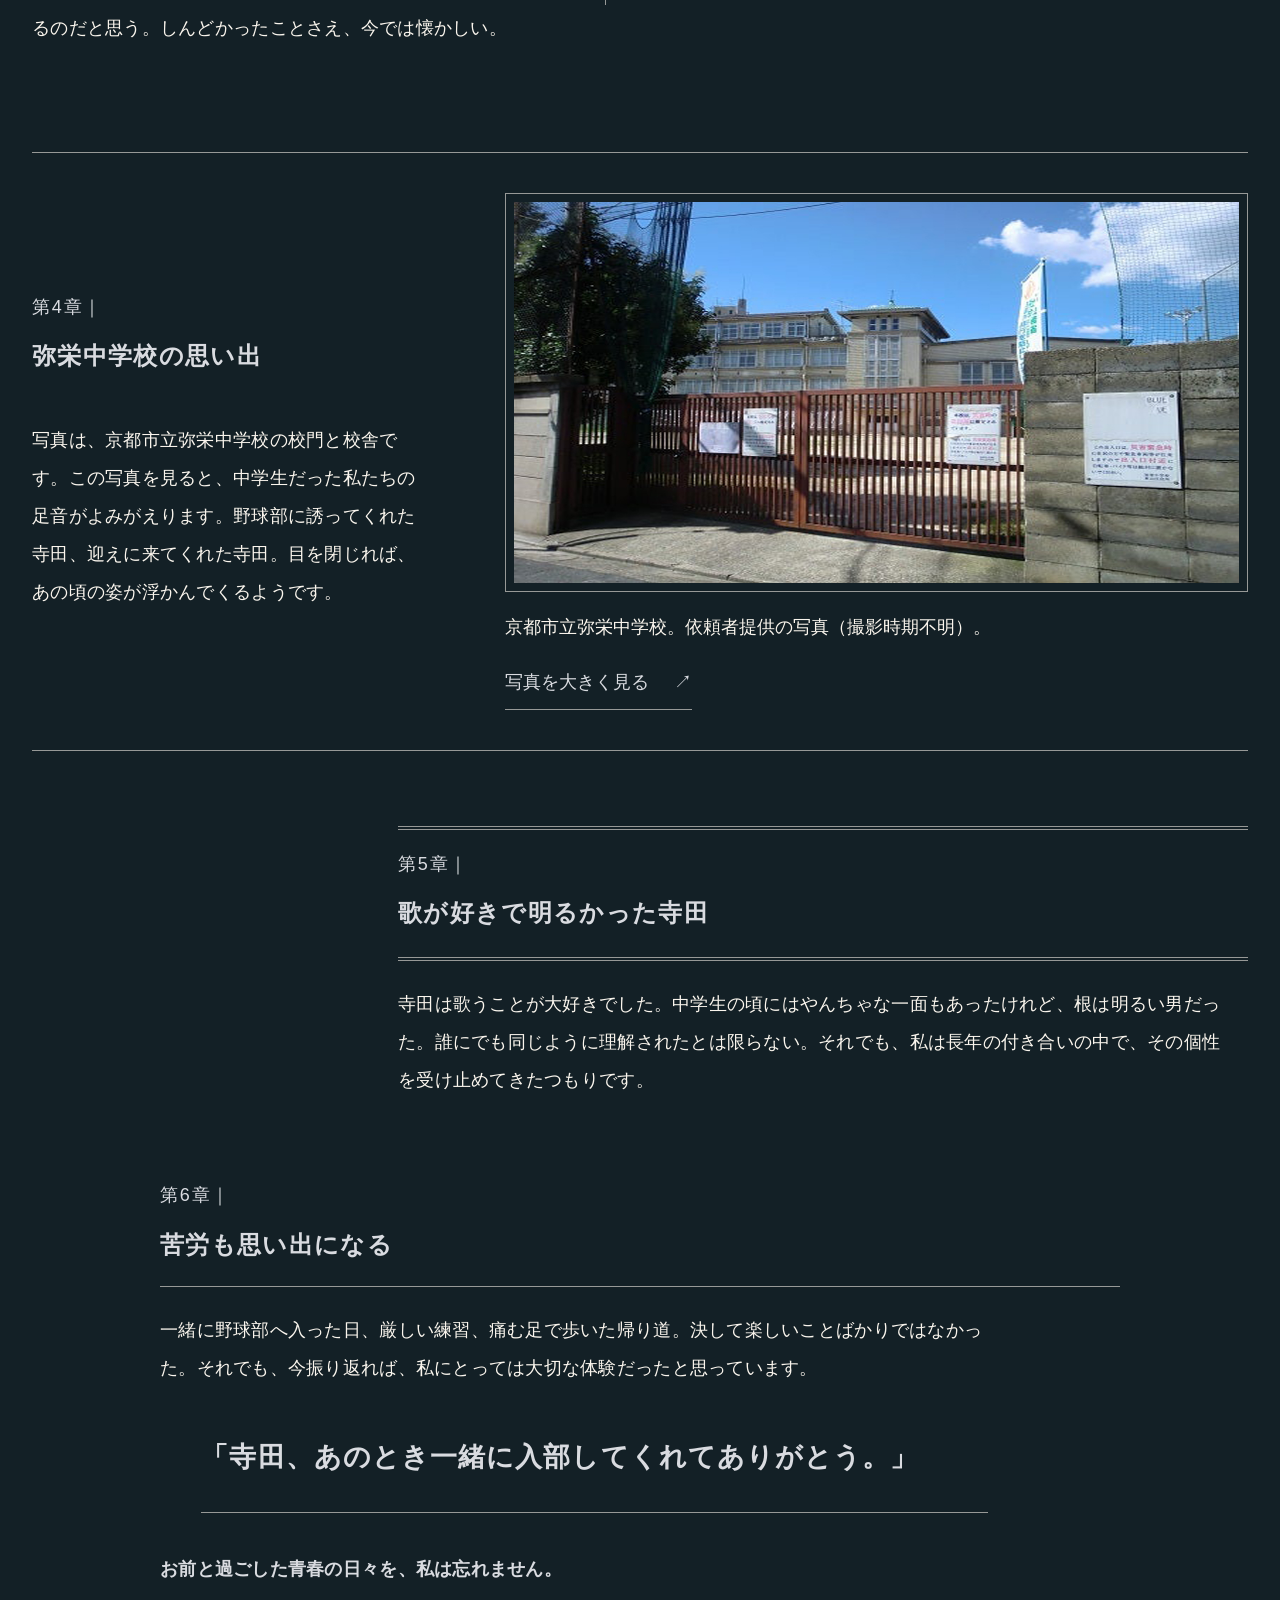
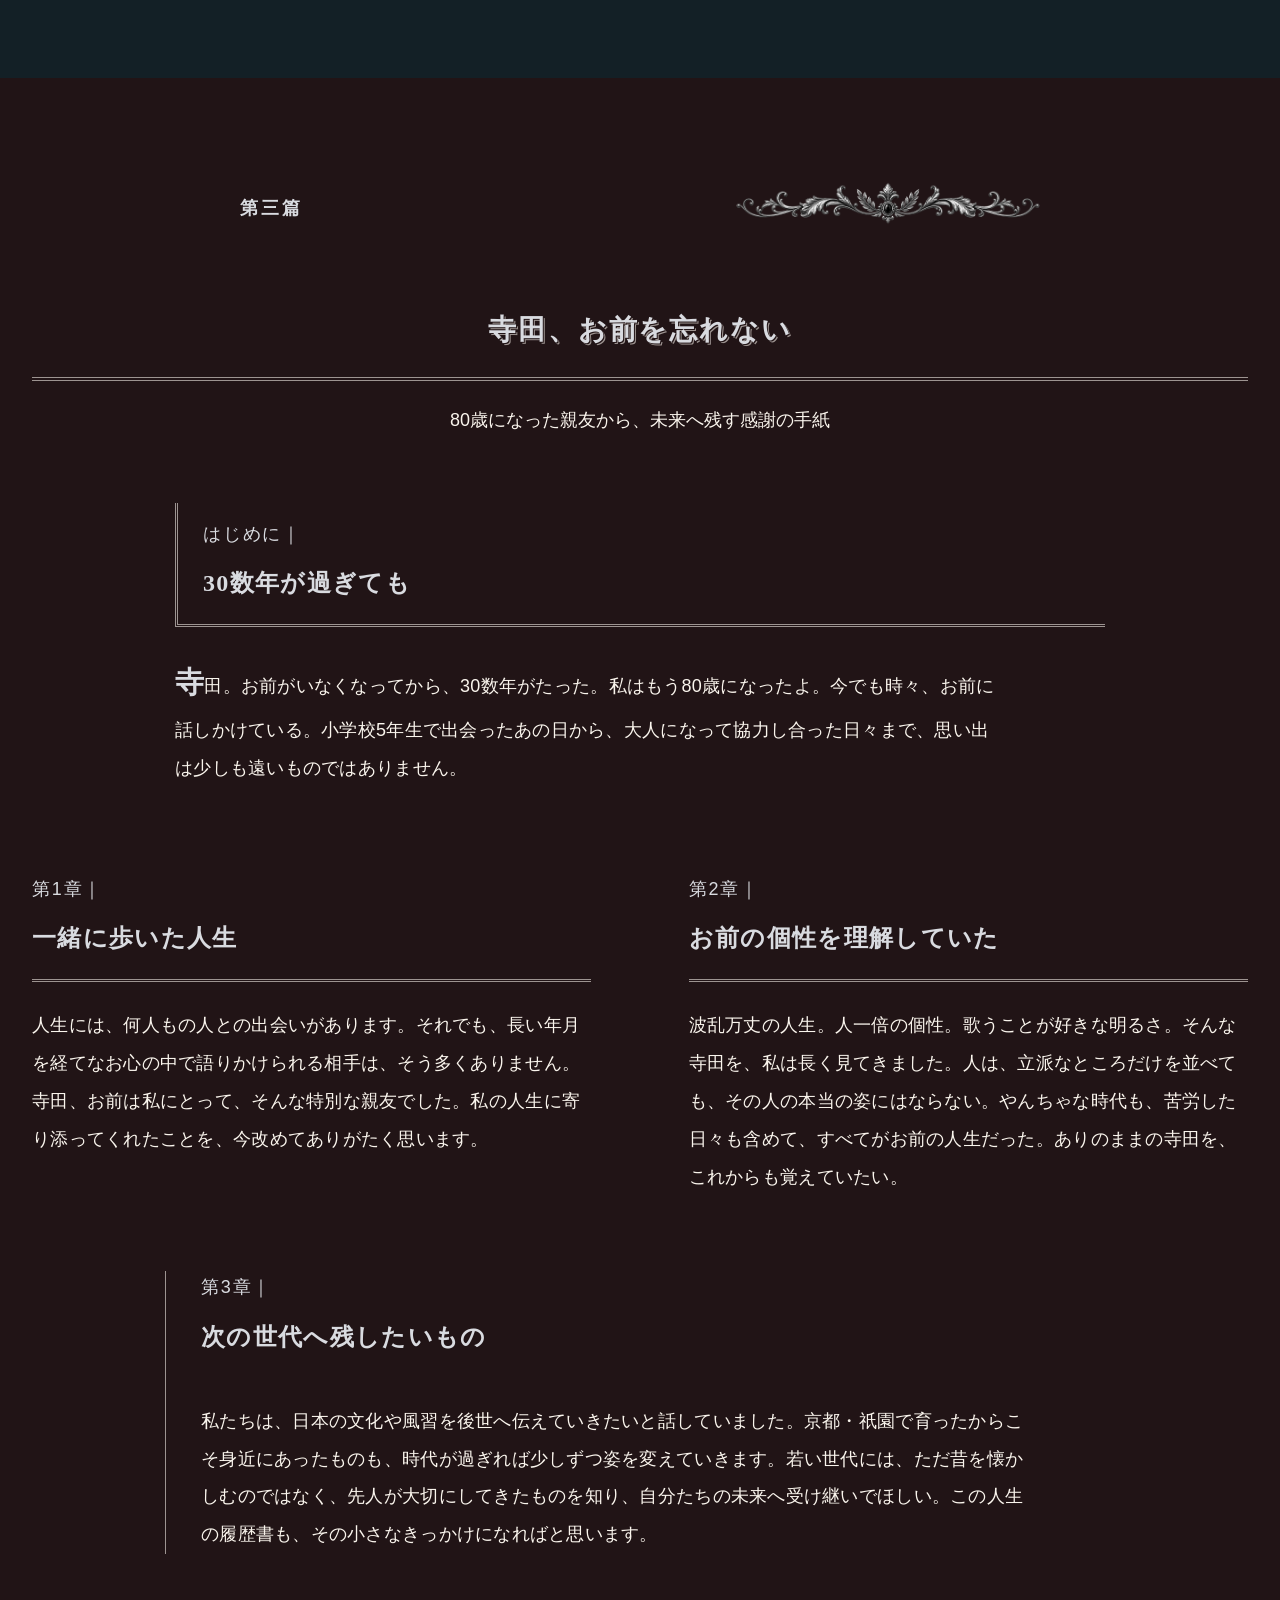
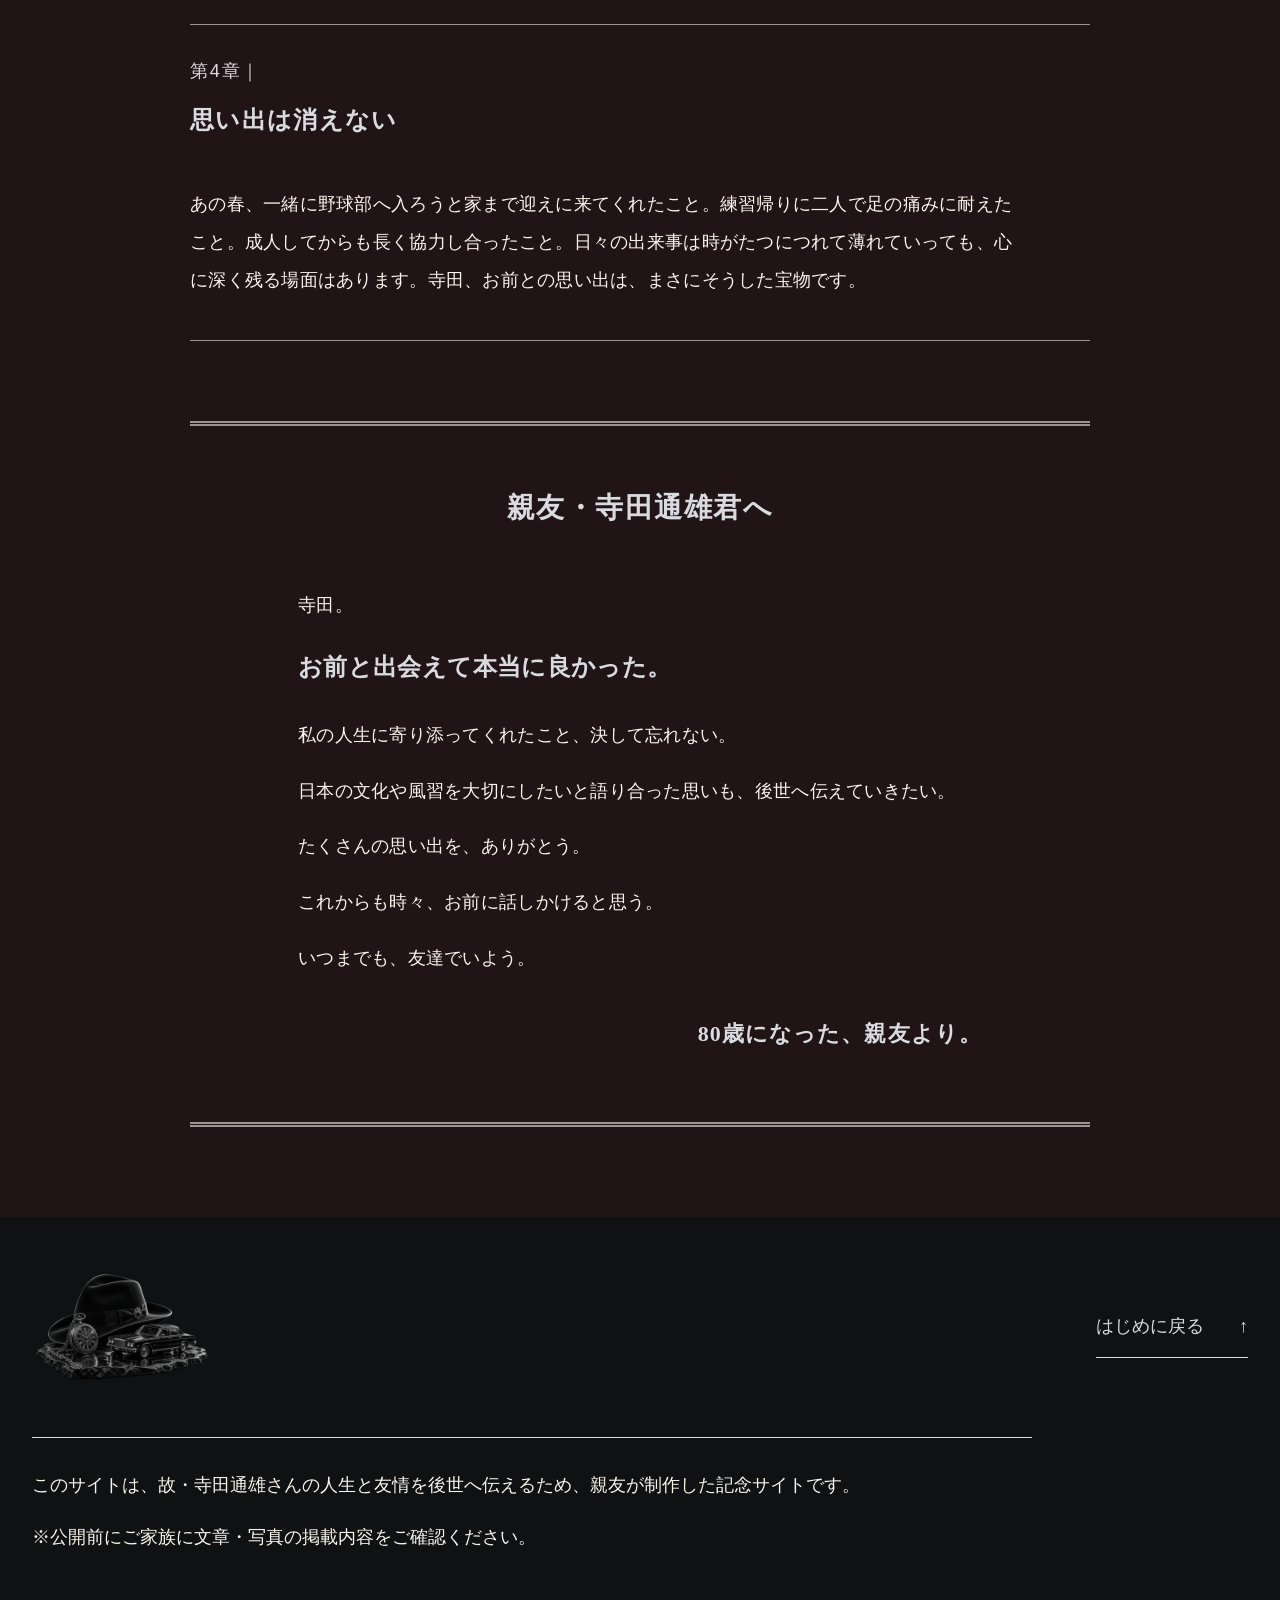
==== commit 69d7ad9e: "Present Terada memorial as one A07 page in black and silver" ====
--- a/memories.html
+++ b/memories.html
@@ -1 +1 @@
-<!doctype html><html lang="ja"><head><meta charset="utf-8"><meta name="viewport" content="width=device-width,initial-scale=1"><meta name="robots" content="noindex,nofollow"><title>あの日、一緒に野球部へ入った｜人生の履歴書・寺田通雄君</title><meta name="description" content="弥栄中学校の青春、厳しい練習、忘れられない友情。小学校5年生からの親友が記す人生の履歴書。"><link rel="stylesheet" href="css/style.css"><link rel="stylesheet" href="css/senior-blue.css?v=20261028"></head><body><header class="sitehead"><div class="wrap"><a class="brand" href="index.html">人生の履歴書｜寺田通雄君を偲んで</a><p class="tag">一人の人生には、一冊の本になるほどの物語がある。</p><nav aria-label="ページ切り替え"><a href="index.html" >第1ページ</a><a href="memories.html" aria-current="page">第2ページ</a><a href="message.html" >第3ページ</a></nav></div></header><main class="wrap"><p class="intro">第2ページ／全3ページ</p><h1>あの日、一緒に野球部へ入った</h1><p class="intro">弥栄中学校の青春、厳しい練習、忘れられない友情</p><div class="controls" role="group" aria-label="文字の大きさと印刷"><button type="button" data-font="normal">文字 標準</button><button type="button" data-font="large">文字 大</button><button type="button" data-font="xlarge">文字 特大</button><button type="button" onclick="window.print()">印刷</button><span class="sr-only" role="status" data-size-status></span></div><section class="section"><h2>第1章｜中学校に入ったあの春</h2><p>寺田、今でもあの日のことを鮮明に覚えているよ。中学校へ入学した頃、「一緒に野球部へ入ろう」と声をかけてくれたのはお前だったな。しかも入部の日には、わざわざ私の家まで迎えに来てくれた。二人で出かけた、あの何げない出来事が、今はかけがえのない思い出になっています。</p></section><section class="section"><h2>第2章｜足が痛くて歩きにくかった帰り道</h2><p>練習が終わり、二人で帰途についたときのこと。足に身が入り、歩くのもつらかったな。まだ入部したばかりの私たちには、慣れない練習が相当にこたえたのでしょう。けれど、お前と一緒だったからこそ、その帰り道まで覚えているのだと思う。しんどかったことさえ、今では懐かしい。</p></section><section class="section"><h2>第3章｜今なら許されない、先輩からの体罰</h2><p>当時、1年生全員が並ばされ、先輩からバットで太ももをたたかれたこともありました。今であれば問題になる行為であり、決して正当化できるものではありません。けれども、あの頃の厳しい部活動の空気も、私たちが実際に経験した青春の一場面でした。野球の練習やお前と励まし合った日々から学んだことは、今も私の中に残っています。</p></section><section class="section"><h2>第4章｜弥栄中学校の思い出</h2><p>写真は、京都市立弥栄中学校の校門と校舎です。この写真を見ると、中学生だった私たちの足音がよみがえります。野球部に誘ってくれた寺田、迎えに来てくれた寺田。目を閉じれば、あの頃の姿が浮かんでくるようです。</p></section><figure class="photo"><img data-zoom src="images/yasaka-jhs.jpg" width="1200" height="630" loading="lazy" alt="京都市立弥栄中学校の校門と校舎"><figcaption>京都市立弥栄中学校。依頼者提供の写真（撮影時期不明）。</figcaption></figure><section class="section"><h2>第5章｜歌が好きで明るかった寺田</h2><p>寺田は歌うことが大好きでした。中学生の頃にはやんちゃな一面もあったけれど、根は明るい男だった。誰にでも同じように理解されたとは限らない。それでも、私は長年の付き合いの中で、その個性を受け止めてきたつもりです。</p></section><section class="section"><h2>第6章｜苦労も思い出になる</h2><p>一緒に野球部へ入った日、厳しい練習、痛む足で歩いた帰り道。決して楽しいことばかりではなかった。それでも、今振り返れば、私にとっては大切な体験だったと思っています。</p><p>「寺田、あのとき一緒に入部してくれてありがとう。」</p><p>お前と過ごした青春の日々を、私は忘れません。</p></section><div class="pager"><a href="index.html">← 前のページ</a><a href="message.html">次のページ →</a><a href="#top" onclick="window.scrollTo({top:0,behavior:'smooth'});return false">↑ 先頭に戻る</a></div></main><footer class="foot"><div class="wrap">このサイトは、故・寺田通雄さんの人生と友情を後世へ伝えるため、親友が制作した記念サイトです。<p>※公開前にご家族に文章・写真の掲載内容をご確認ください。</p></div></footer><dialog id="image-dialog"><button type="button" data-close aria-label="画像を閉じる">閉じる ×</button><img alt="拡大画像"></dialog><script src="js/main.js?v=20261028-senior-blue" defer></script></body></html>+<!doctype html><html lang="ja"><head><meta charset="utf-8"><meta name="viewport" content="width=device-width,initial-scale=1"><meta name="robots" content="noindex,nofollow"><title>寺田通雄君の物語へ</title><meta http-equiv="refresh" content="0;url=index.html#chapter-2"><script>var u=new URL('index.html',location.href);u.search=location.search;u.hash='chapter-2';location.replace(u.href);</script></head><body><p><a href="index.html#chapter-2">寺田通雄君の物語を読む</a></p></body></html>
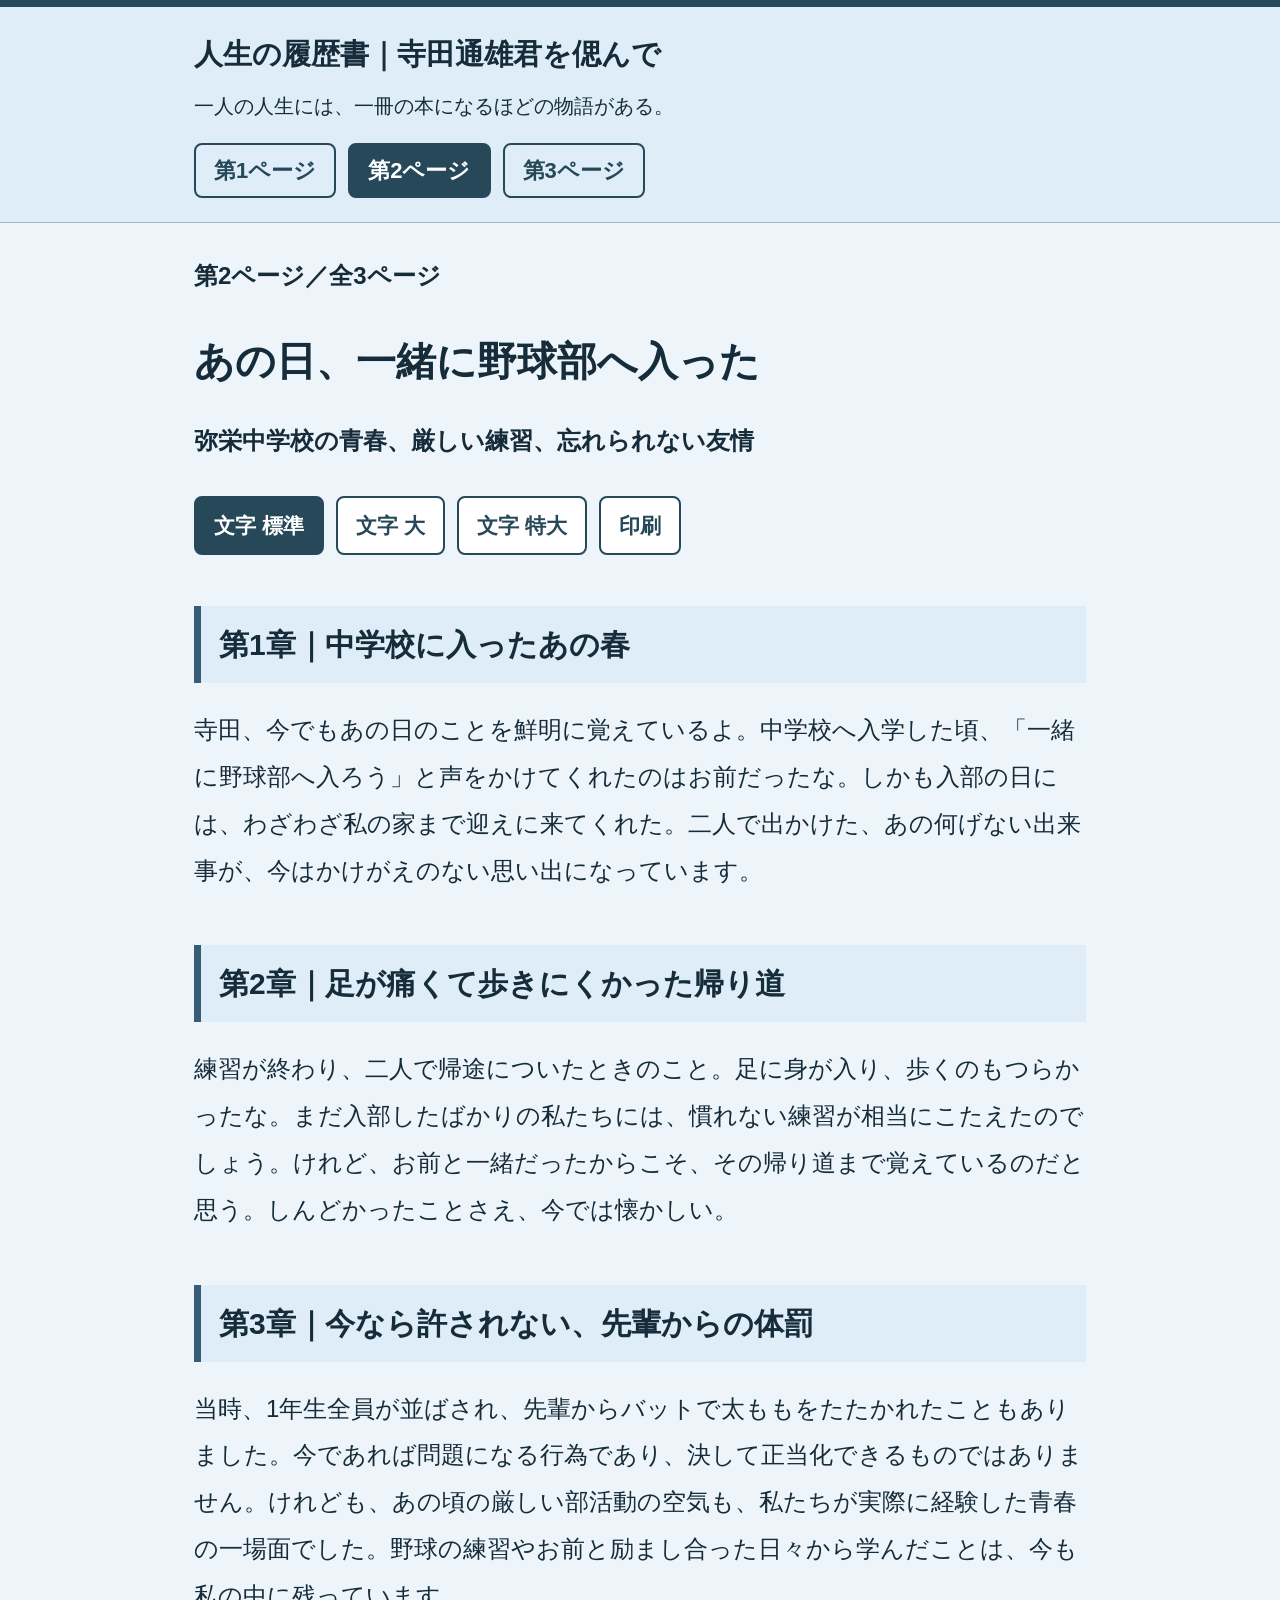
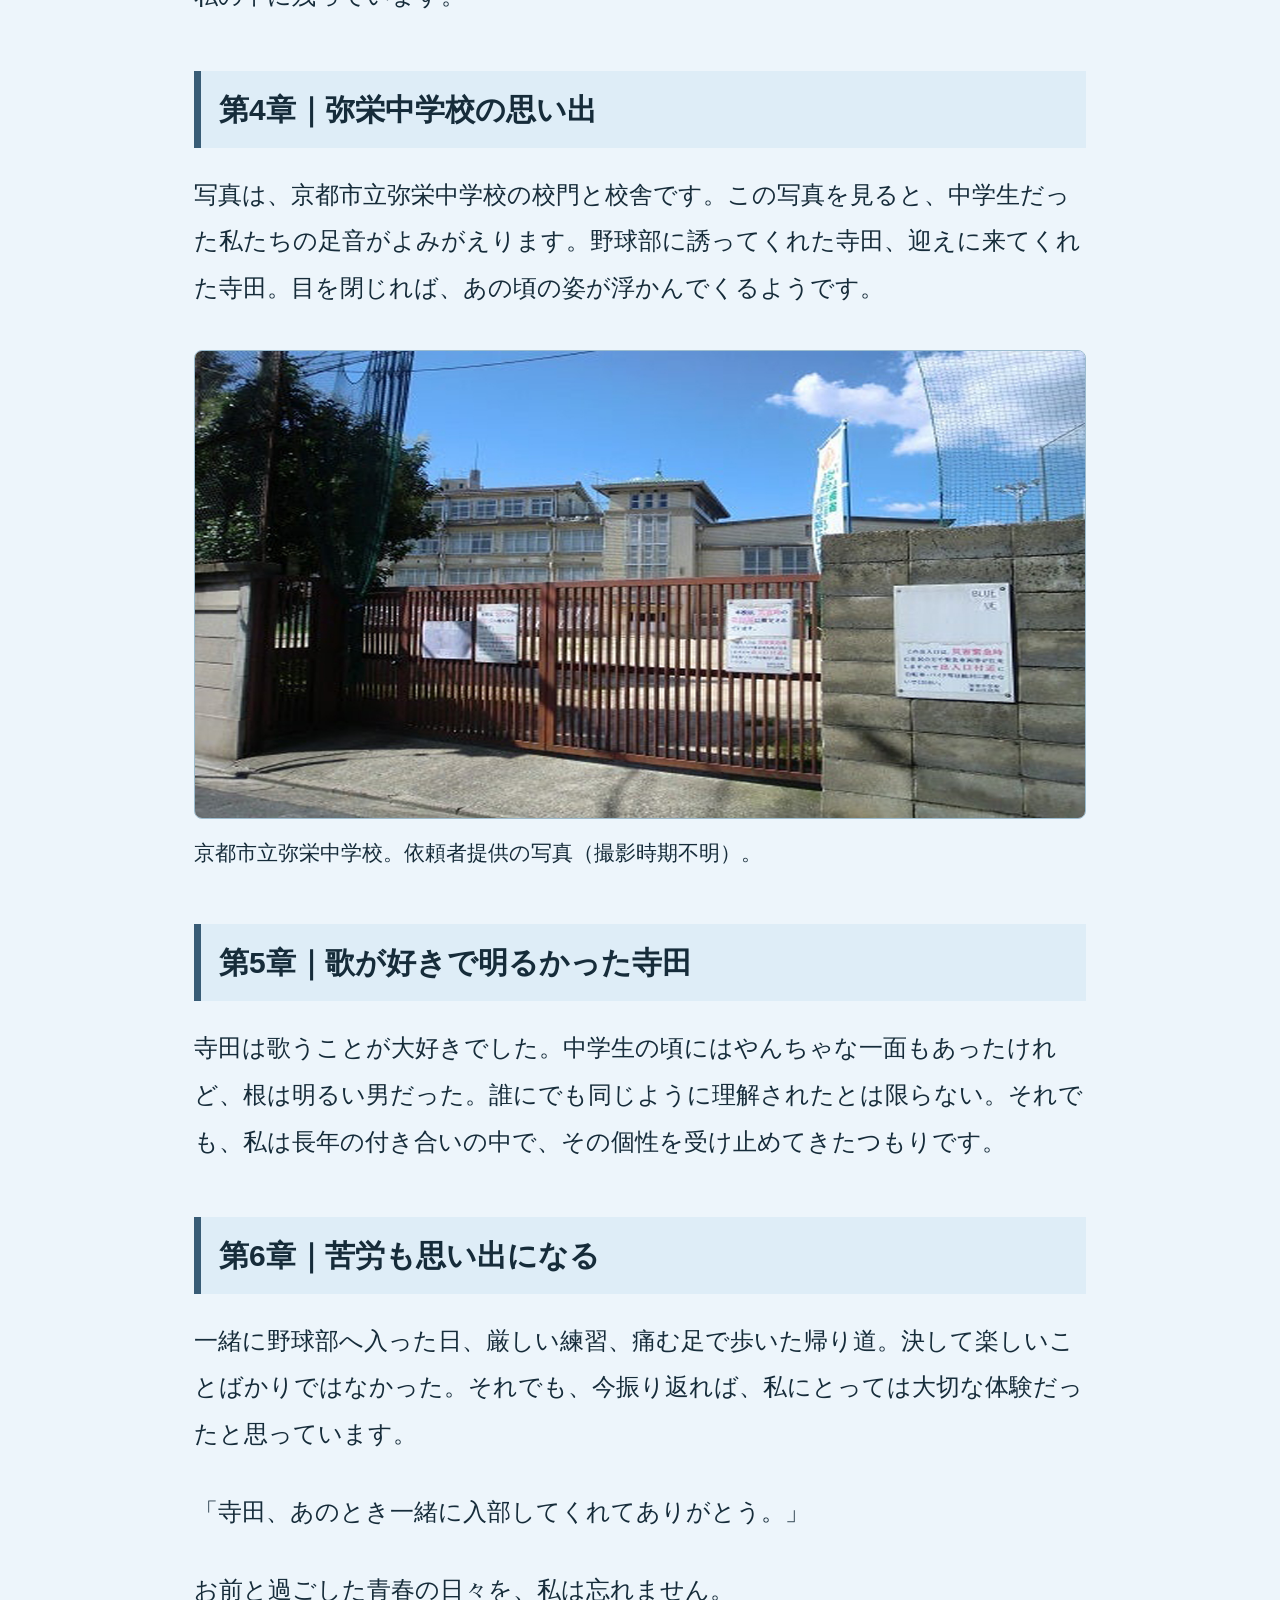
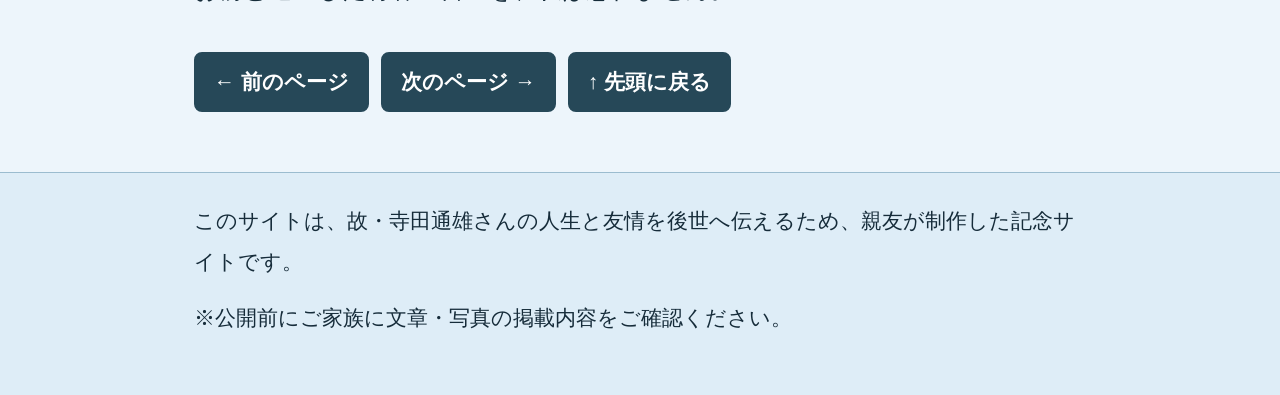
==== commit 30d9c85a: "Revert "Present Terada memorial as one A07 page in black and silver" This reverts commit 69d7ad9ee5e" ====
--- a/memories.html
+++ b/memories.html
@@ -1 +1 @@
-<!doctype html><html lang="ja"><head><meta charset="utf-8"><meta name="viewport" content="width=device-width,initial-scale=1"><meta name="robots" content="noindex,nofollow"><title>寺田通雄君の物語へ</title><meta http-equiv="refresh" content="0;url=index.html#chapter-2"><script>var u=new URL('index.html',location.href);u.search=location.search;u.hash='chapter-2';location.replace(u.href);</script></head><body><p><a href="index.html#chapter-2">寺田通雄君の物語を読む</a></p></body></html>+<!doctype html><html lang="ja"><head><meta charset="utf-8"><meta name="viewport" content="width=device-width,initial-scale=1"><meta name="robots" content="noindex,nofollow"><title>あの日、一緒に野球部へ入った｜人生の履歴書・寺田通雄君</title><meta name="description" content="弥栄中学校の青春、厳しい練習、忘れられない友情。小学校5年生からの親友が記す人生の履歴書。"><link rel="stylesheet" href="css/style.css"><link rel="stylesheet" href="css/senior-blue.css?v=20261028"></head><body><header class="sitehead"><div class="wrap"><a class="brand" href="index.html">人生の履歴書｜寺田通雄君を偲んで</a><p class="tag">一人の人生には、一冊の本になるほどの物語がある。</p><nav aria-label="ページ切り替え"><a href="index.html" >第1ページ</a><a href="memories.html" aria-current="page">第2ページ</a><a href="message.html" >第3ページ</a></nav></div></header><main class="wrap"><p class="intro">第2ページ／全3ページ</p><h1>あの日、一緒に野球部へ入った</h1><p class="intro">弥栄中学校の青春、厳しい練習、忘れられない友情</p><div class="controls" role="group" aria-label="文字の大きさと印刷"><button type="button" data-font="normal">文字 標準</button><button type="button" data-font="large">文字 大</button><button type="button" data-font="xlarge">文字 特大</button><button type="button" onclick="window.print()">印刷</button><span class="sr-only" role="status" data-size-status></span></div><section class="section"><h2>第1章｜中学校に入ったあの春</h2><p>寺田、今でもあの日のことを鮮明に覚えているよ。中学校へ入学した頃、「一緒に野球部へ入ろう」と声をかけてくれたのはお前だったな。しかも入部の日には、わざわざ私の家まで迎えに来てくれた。二人で出かけた、あの何げない出来事が、今はかけがえのない思い出になっています。</p></section><section class="section"><h2>第2章｜足が痛くて歩きにくかった帰り道</h2><p>練習が終わり、二人で帰途についたときのこと。足に身が入り、歩くのもつらかったな。まだ入部したばかりの私たちには、慣れない練習が相当にこたえたのでしょう。けれど、お前と一緒だったからこそ、その帰り道まで覚えているのだと思う。しんどかったことさえ、今では懐かしい。</p></section><section class="section"><h2>第3章｜今なら許されない、先輩からの体罰</h2><p>当時、1年生全員が並ばされ、先輩からバットで太ももをたたかれたこともありました。今であれば問題になる行為であり、決して正当化できるものではありません。けれども、あの頃の厳しい部活動の空気も、私たちが実際に経験した青春の一場面でした。野球の練習やお前と励まし合った日々から学んだことは、今も私の中に残っています。</p></section><section class="section"><h2>第4章｜弥栄中学校の思い出</h2><p>写真は、京都市立弥栄中学校の校門と校舎です。この写真を見ると、中学生だった私たちの足音がよみがえります。野球部に誘ってくれた寺田、迎えに来てくれた寺田。目を閉じれば、あの頃の姿が浮かんでくるようです。</p></section><figure class="photo"><img data-zoom src="images/yasaka-jhs.jpg" width="1200" height="630" loading="lazy" alt="京都市立弥栄中学校の校門と校舎"><figcaption>京都市立弥栄中学校。依頼者提供の写真（撮影時期不明）。</figcaption></figure><section class="section"><h2>第5章｜歌が好きで明るかった寺田</h2><p>寺田は歌うことが大好きでした。中学生の頃にはやんちゃな一面もあったけれど、根は明るい男だった。誰にでも同じように理解されたとは限らない。それでも、私は長年の付き合いの中で、その個性を受け止めてきたつもりです。</p></section><section class="section"><h2>第6章｜苦労も思い出になる</h2><p>一緒に野球部へ入った日、厳しい練習、痛む足で歩いた帰り道。決して楽しいことばかりではなかった。それでも、今振り返れば、私にとっては大切な体験だったと思っています。</p><p>「寺田、あのとき一緒に入部してくれてありがとう。」</p><p>お前と過ごした青春の日々を、私は忘れません。</p></section><div class="pager"><a href="index.html">← 前のページ</a><a href="message.html">次のページ →</a><a href="#top" onclick="window.scrollTo({top:0,behavior:'smooth'});return false">↑ 先頭に戻る</a></div></main><footer class="foot"><div class="wrap">このサイトは、故・寺田通雄さんの人生と友情を後世へ伝えるため、親友が制作した記念サイトです。<p>※公開前にご家族に文章・写真の掲載内容をご確認ください。</p></div></footer><dialog id="image-dialog"><button type="button" data-close aria-label="画像を閉じる">閉じる ×</button><img alt="拡大画像"></dialog><script src="js/main.js?v=20261028-senior-blue" defer></script></body></html>
--- a/css/style.css
+++ b/css/style.css
@@ -0,0 +1 @@
+*{box-sizing:border-box}html{scroll-behavior:smooth}body{margin:0;background:#fffdf7;color:#222;font-family:"Yu Gothic","Hiragino Kaku Gothic ProN",Meiryo,sans-serif;font-size:20px;line-height:2.1}body.large{font-size:23px}body.xlarge{font-size:26px}a{color:#174e39}a:focus-visible,button:focus-visible{outline:4px solid #bb5a1a;outline-offset:4px}.wrap{max-width:900px;margin:0 auto;padding:0 22px}.sitehead{background:#244c3d;color:#fff;padding:22px 0}.brand{color:white;text-decoration:none;font-weight:800;font-size:clamp(23px,3vw,32px)}.tag{font-size:15px;margin:0;color:#f2f7f1}nav{display:flex;flex-wrap:wrap;gap:9px;margin-top:12px}nav a{color:#fff;border:1px solid #fff9;padding:6px 13px;border-radius:30px;text-decoration:none;font-size:17px}nav a[aria-current]{background:#fff;color:#244c3d}main{padding-top:30px}h1{font-size:clamp(30px,4.6vw,38px);line-height:1.5;margin:.4em 0}h2{font-size:28px;line-height:1.5;margin:1.7em 0 .8em;border-left:7px solid #a64752;background:#f7f1ec;padding:10px 16px}p{margin:0 0 1.3em;overflow-wrap:anywhere}.intro{color:#455a4b;font-weight:600}.photo{margin:25px auto 35px}figure img{display:block;width:100%;height:auto;border-radius:10px;box-shadow:0 4px 16px #0002;cursor:zoom-in}figcaption{font-size:16px;line-height:1.8;color:#444;margin-top:9px}.section{margin:36px 0}.quote{border-left:6px solid #a64752;background:#fff6eb;padding:18px 22px;font-weight:700}.controls,.pager{display:flex;gap:10px;flex-wrap:wrap;margin:25px 0}.controls button,.pager a{font:700 17px inherit;font-size:17px;color:#223d30;border:2px solid #365a49;background:#fff;border-radius:10px;padding:8px 17px;min-height:50px;cursor:pointer;text-decoration:none}.pager a{background:#244c3d;color:#fff}.foot{background:#f0eee7;padding:25px 0;font-size:16px;margin-top:60px}dialog{border:0;background:transparent;max-width:95vw;max-height:95vh;padding:0}dialog img{max-width:90vw;max-height:85vh;object-fit:contain}dialog button{display:block;margin-left:auto;padding:8px 15px;font-size:20px}dialog::backdrop{background:#000b}@media(max-width:640px){.wrap{padding:0 16px}nav a{font-size:15px}h2{font-size:26px}}@media print{body{color:#000;background:#fff;font-size:15pt}.controls,.pager,nav,dialog{display:none!important}.sitehead{background:#fff;color:#000}.brand{color:#000}.wrap{max-width:100%}section{break-inside:avoid}h2{background:#eee}}
--- a/css/senior-blue.css
+++ b/css/senior-blue.css
@@ -0,0 +1,6 @@
+@charset "UTF-8";
+:root{color-scheme:light;--paper:#edf5fb;--ink:#162c3a;--blue:#264858;--panel:#deedf7;--line:#9bbccf;--accent:#385c76}
+html{scroll-padding-top:20px}body{background:var(--paper);color:var(--ink);font-family:"BIZ UDPGothic","Meiryo","Yu Gothic","Hiragino Kaku Gothic ProN",sans-serif;font-size:24px;font-weight:500;line-height:1.95}body.large{font-size:28px}body.xlarge{font-size:32px}a{color:#174b6c;text-underline-offset:.22em;text-decoration-thickness:2px}a:focus-visible,button:focus-visible{outline:4px solid #996017;outline-offset:5px}button,a{touch-action:manipulation}.wrap{max-width:940px;padding:0 24px}.sitehead{background:var(--panel);color:var(--ink);border-top:7px solid var(--blue);border-bottom:1px solid var(--line);padding:24px 0}.brand{color:var(--ink);font-weight:700;font-size:1.2em;line-height:1.65;display:block}.tag{font-size:20px;margin:8px 0 0;color:var(--ink);line-height:1.9}nav{gap:12px;margin-top:18px}nav a{color:var(--blue);border:2px solid var(--blue);padding:9px 18px;border-radius:8px;font-size:22px;font-weight:700;min-height:52px;line-height:1.5;display:flex;align-items:center}nav a[aria-current]{background:var(--blue);color:#fff}main.wrap{padding-top:30px}h1{font-size:1.65em;font-weight:700;line-height:1.6;margin:.5em 0 .6em;overflow-wrap:anywhere}h2{font-size:1.25em;font-weight:700;line-height:1.7;margin:1.7em 0 .8em;border-left:7px solid var(--accent);background:var(--panel);padding:13px 18px;overflow-wrap:anywhere}.intro{color:var(--ink);font-weight:700}.photo{margin:28px auto 36px}figure img{border-radius:8px;border:1px solid var(--line);box-shadow:none}figcaption{font-size:21px;font-weight:500;line-height:1.9;color:var(--ink);margin-top:14px}.section{margin:38px 0}.quote{border-left:6px solid var(--accent);background:var(--panel);padding:20px 24px;font-weight:700}.controls,.pager{gap:12px}.controls button,.pager a{font-family:inherit;font-size:21px;font-weight:700;line-height:1.7;color:var(--blue);border:2px solid var(--blue);background:#fff;border-radius:8px;padding:10px 18px;min-height:54px}.controls button[aria-pressed=true],.pager a{background:var(--blue);color:#fff}.controls button:hover,.pager a:hover{border-color:#102c3c;box-shadow:0 0 0 1px #102c3c}.foot{background:var(--panel);border-top:1px solid var(--line);padding:28px 0;font-size:21px;line-height:1.95}.foot p{margin-top:16px}dialog{border:1px solid var(--line);background:var(--paper);padding:16px}dialog img{display:block;max-width:100%;max-height:80vh;height:auto;margin:auto}dialog button{font-family:inherit;font-weight:700;margin:0 0 14px auto;padding:10px 20px;font-size:22px;min-height:52px;border:2px solid var(--blue);background:white;color:var(--ink);cursor:pointer}dialog::backdrop{background:#142d3ae0}.sr-only{position:absolute;width:1px;height:1px;padding:0;margin:-1px;overflow:hidden;clip:rect(0,0,0,0);white-space:nowrap;border:0}
+@media(max-width:640px){.wrap{padding:0 18px}.sitehead{padding:20px 0}.brand{font-size:1.05em}.tag{font-size:20px}nav{gap:10px}nav a{font-size:20px;padding:9px 13px}h1{font-size:1.4em}h2{font-size:1.16em;padding:12px 14px}.controls{gap:10px}.controls button,.pager a{font-size:20px;padding:9px 14px}figcaption,.foot{font-size:20px}dialog{padding:10px}}
+@media(prefers-reduced-motion:reduce){html{scroll-behavior:auto}}
+@media print{body,body.large,body.xlarge{color:#000;background:#fff;font-size:15pt;font-weight:400;line-height:1.8}.controls,.pager,nav,dialog{display:none!important}.sitehead{background:#fff;color:#000;border:0}.brand,.tag,.intro,.foot{color:#000}.wrap{max-width:100%}h2{background:#eee;color:#000}figcaption,.foot{font-size:12pt}.foot{background:white}.photo img{max-height:120mm;object-fit:contain}}
